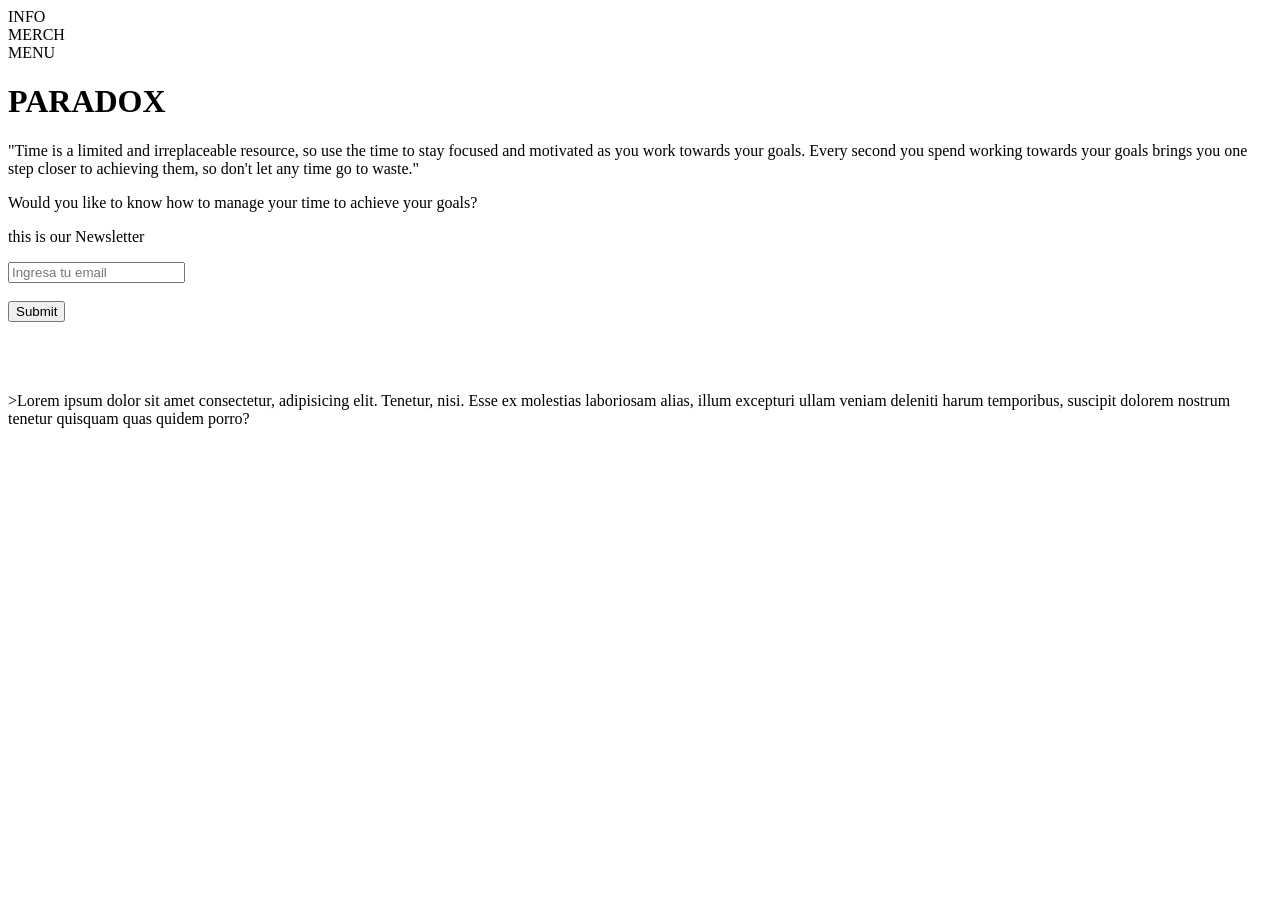
==== index.html @ b90dd614 "Rename Pagina 1.html to index.html" ====
<!DOCTYPE html>
<html lang="en">
<head>
	<meta charset="UTF-8">
	<meta name="viewport" content="width=device-width, initial-scale=1.0">
	<title>Document</title>
	<link rel="stylesheet" href="Estilospagina1.css">
</head>
<body>
	<div class="PrincipalInfo">
		<nav>
			<div>INFO</div>
			<div>MERCH</div>
			<div>MENU</div>
		</nav>
		<header>
			<h1>PARADOX</h1>
			<p>"Time is a limited and irreplaceable resource, so use the time to stay focused and motivated as you work towards your goals. Every second you spend working towards your goals brings you one step closer to achieving them, so don't let any time go to waste."</p>
			<p>Would you like to know how to manage your time to achieve your goals?</p>
			<p>this is our Newsletter</p>
			<section class="SubmitInfo">
				<form action="" method="get">
					<div><input type="Email" placeholder="Ingresa tu email" name="email"></div><br>
					<div><input type="Submit" name="enviar" placeholder="Ingresa tu email"></div>
				</form>
		</section>
		</header>		
	</div>
	<div >
		<main class="SecondInfo">
			<div class="Child"><img class="img1" src="IMG/24.jpg" alt=""></div>
			<div class="Child"><img class="img2" src="IMG/26.jpg" alt=""></div>
			<div class="Child"><img class="img3" src="IMG/23.jpg" alt=""></div>
		</main>
		<div class="FooterDIV">
		<footer>
			<p>>Lorem ipsum dolor sit amet consectetur, adipisicing elit. Tenetur, nisi. Esse ex molestias laboriosam alias, illum excepturi ullam veniam deleniti harum temporibus, suscipit dolorem nostrum tenetur quisquam quas quidem porro?</p>
		</footer>
	</div>
	</div>
	
</body>
</html>
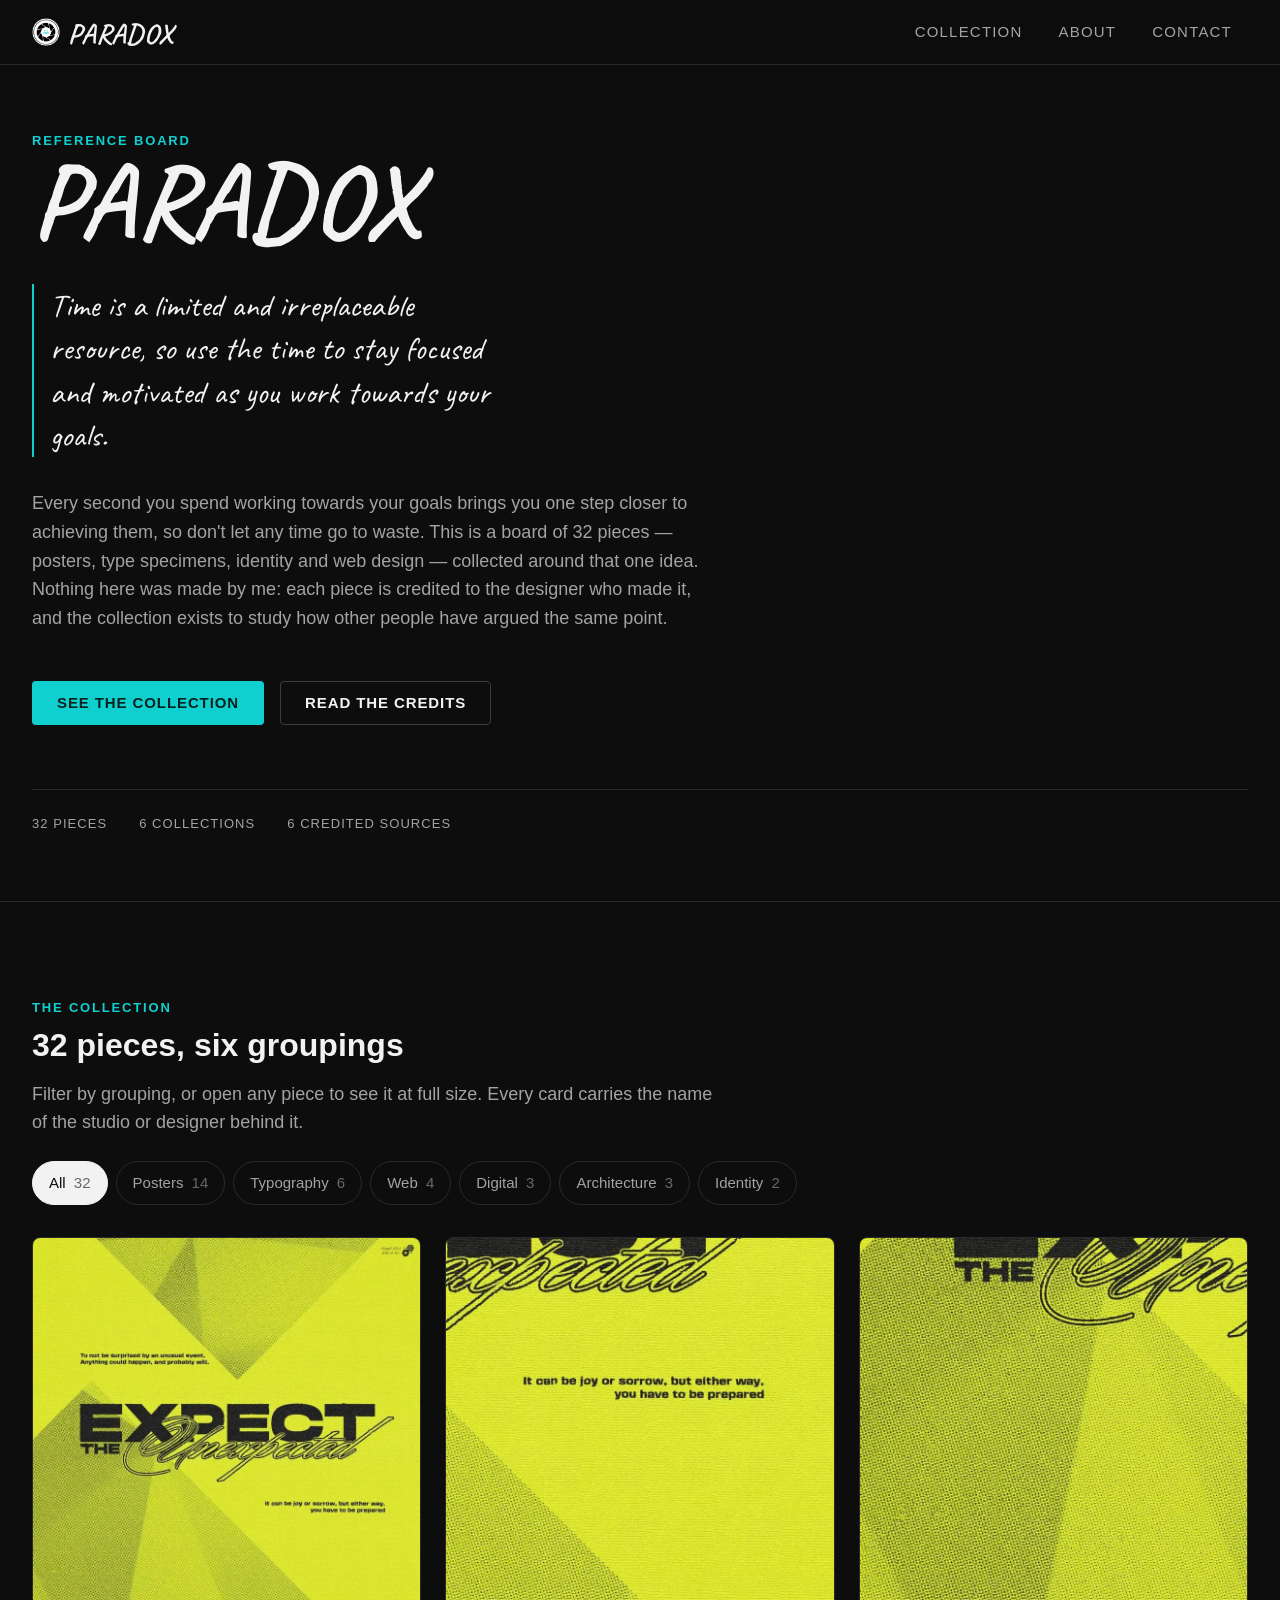
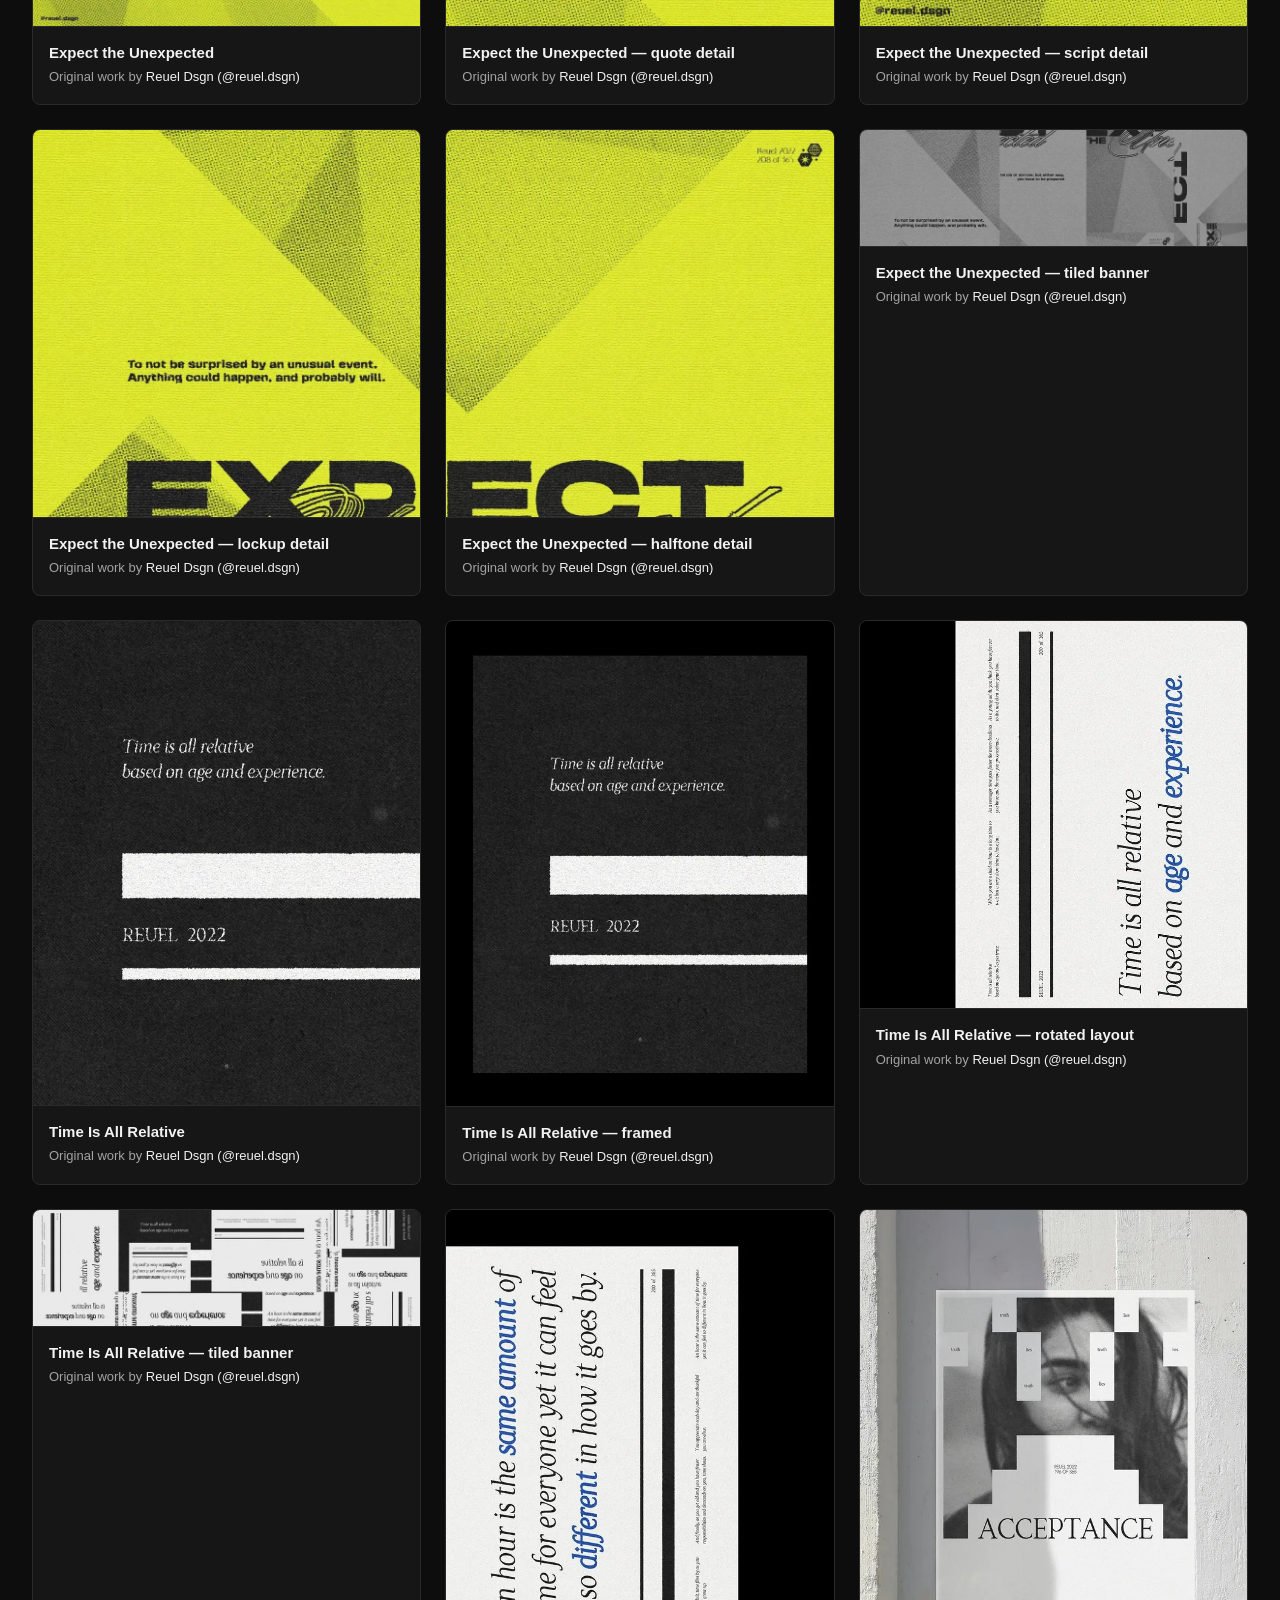
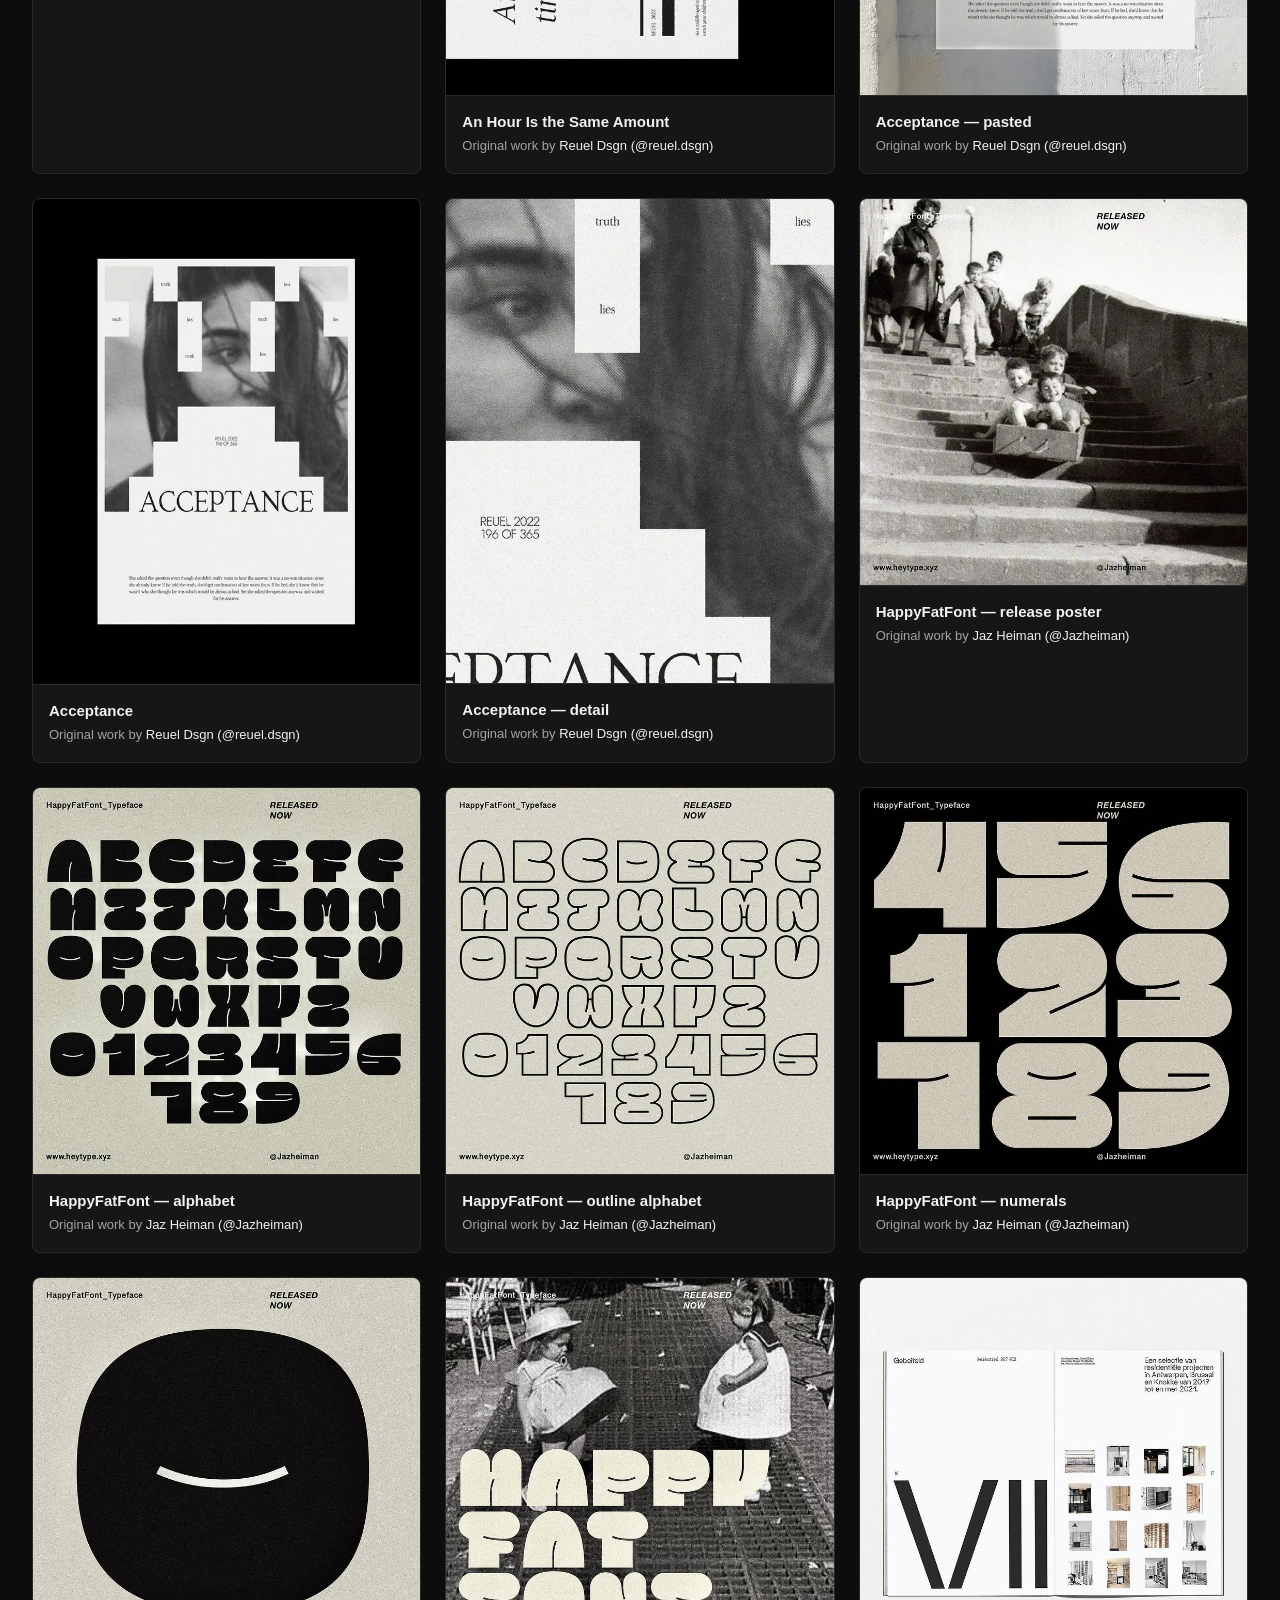
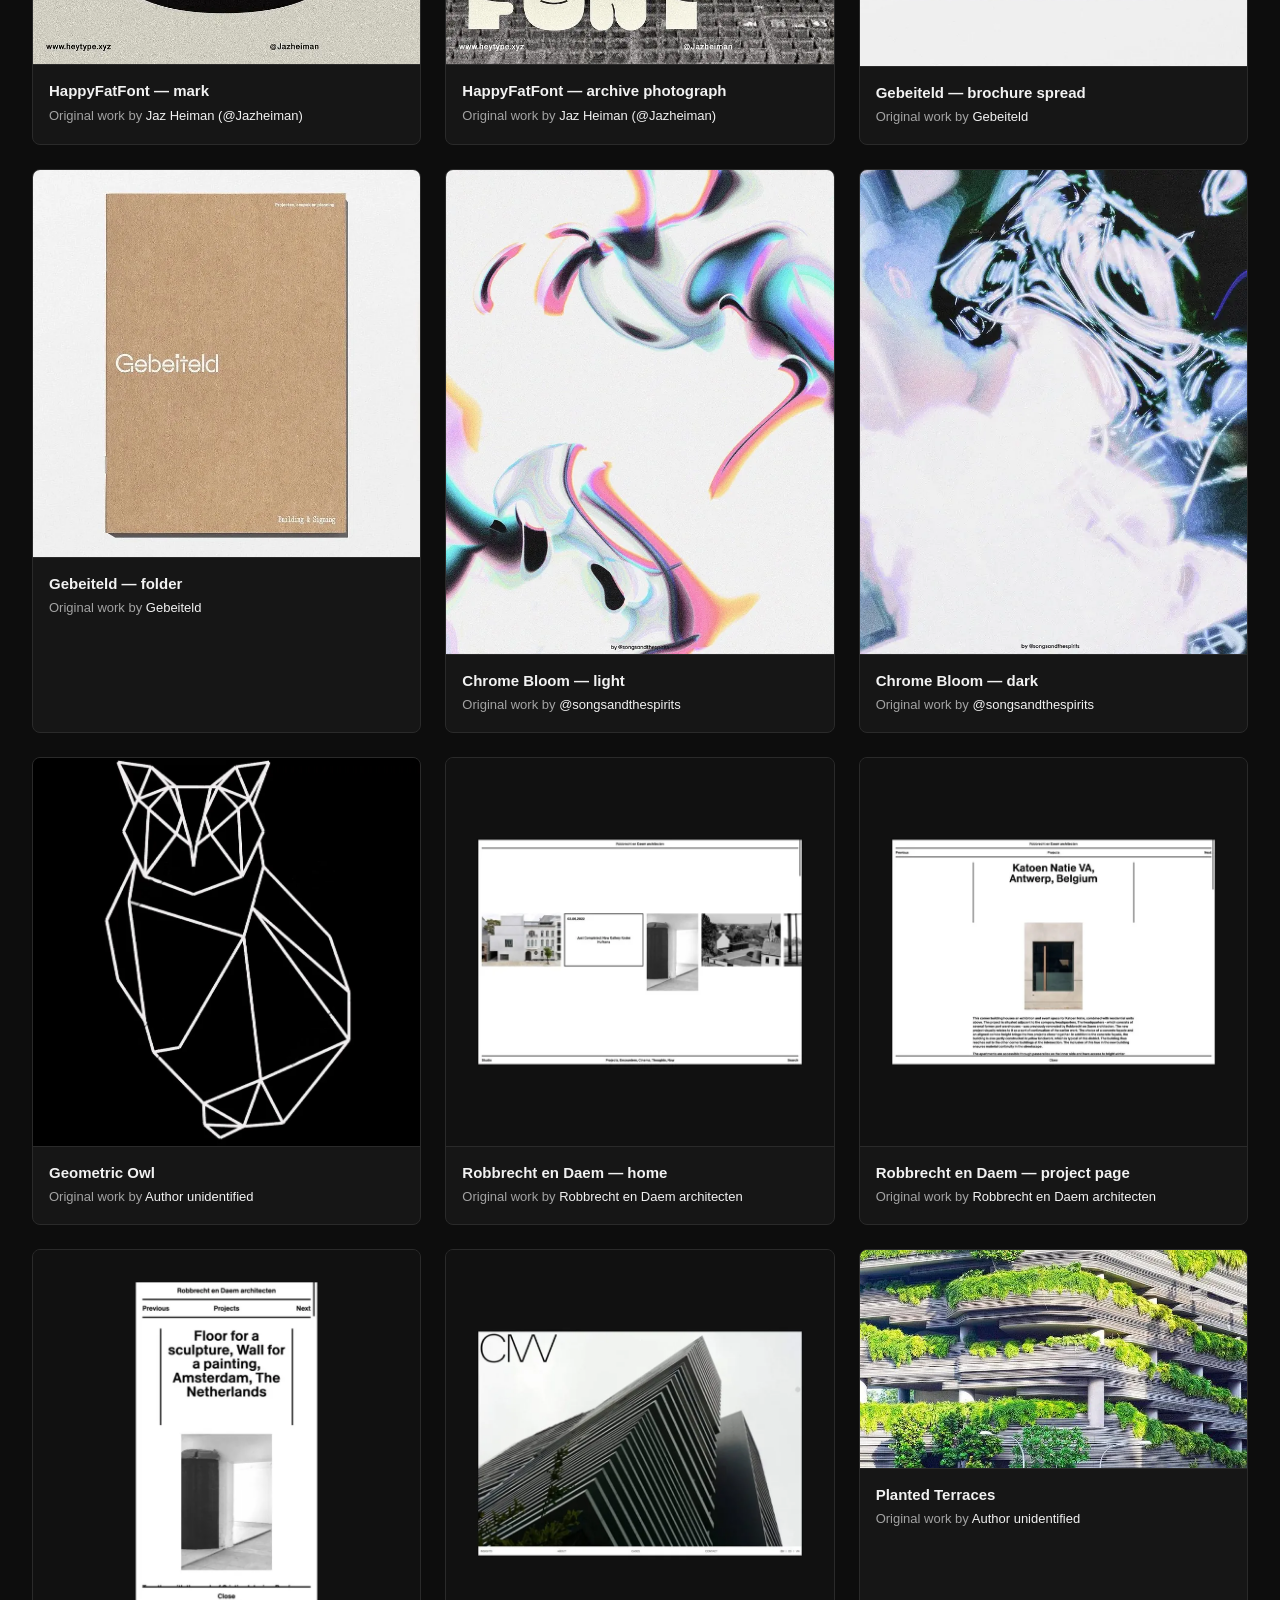
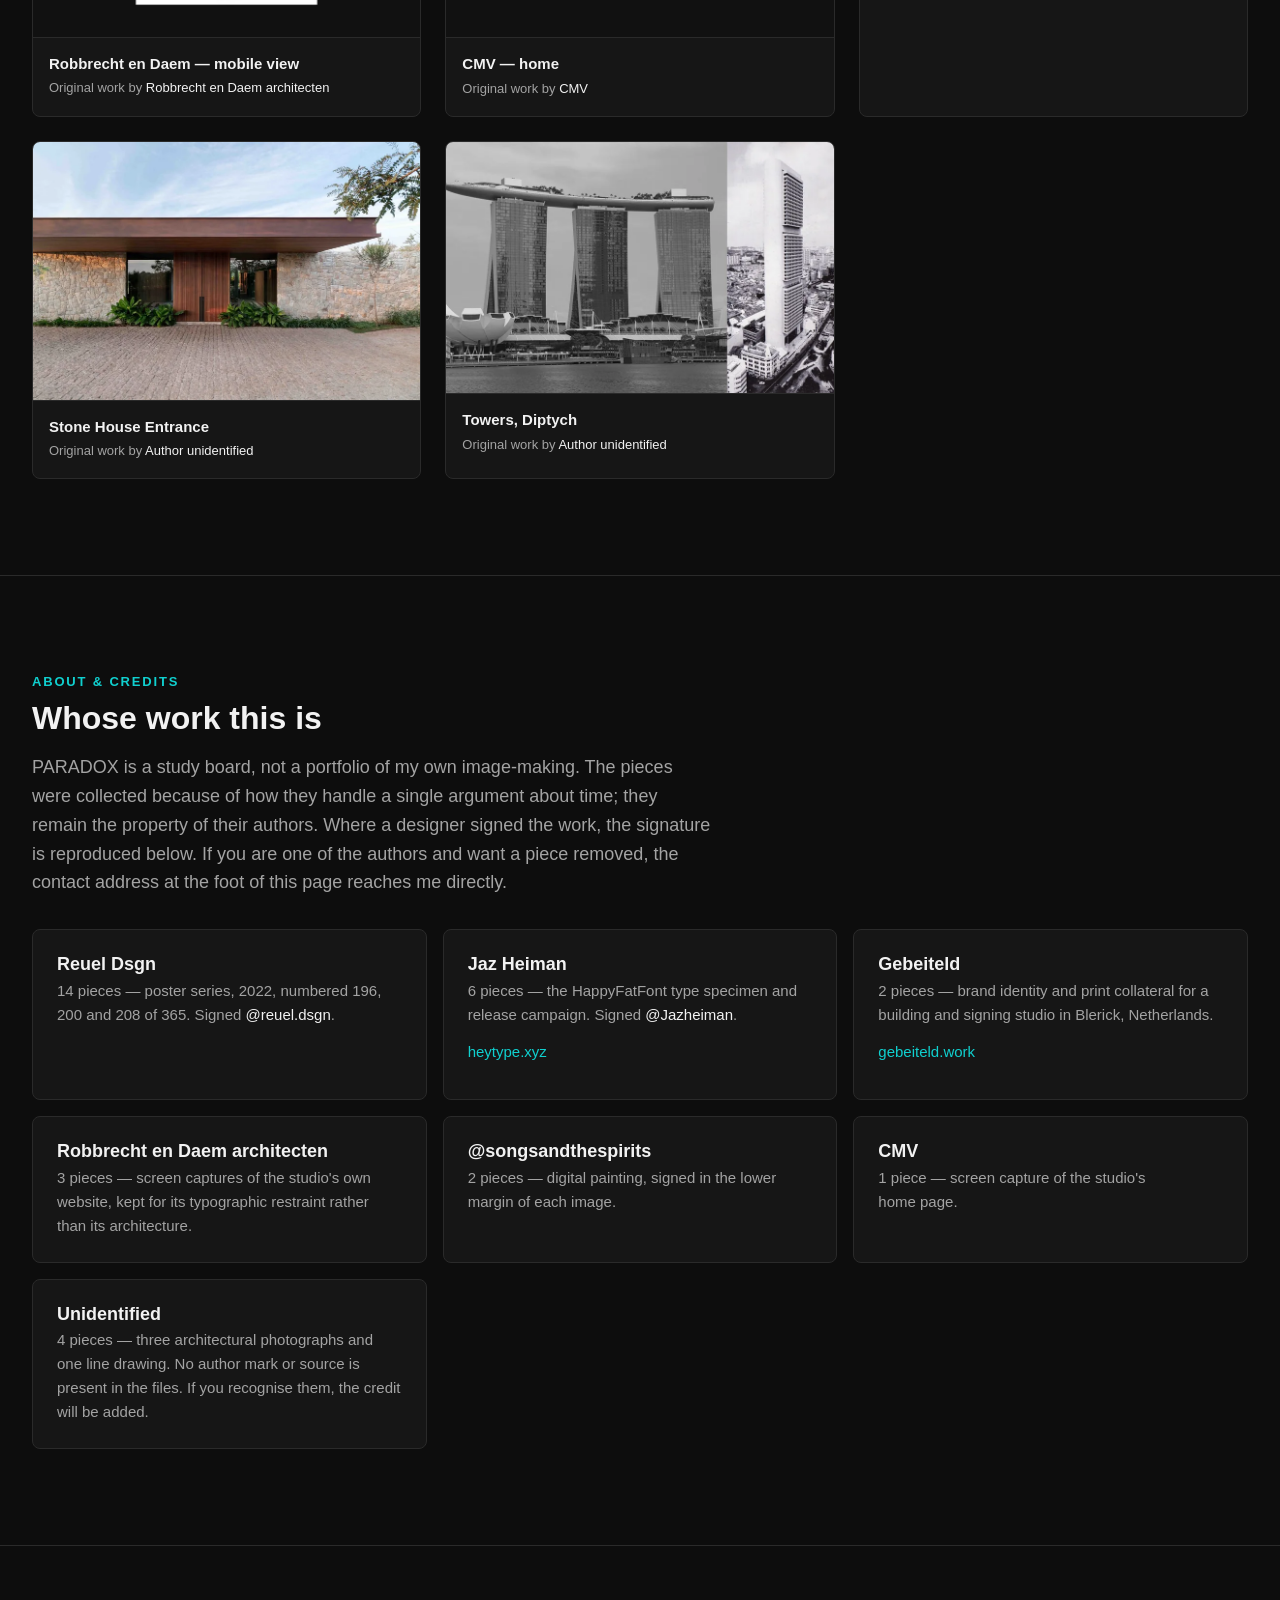
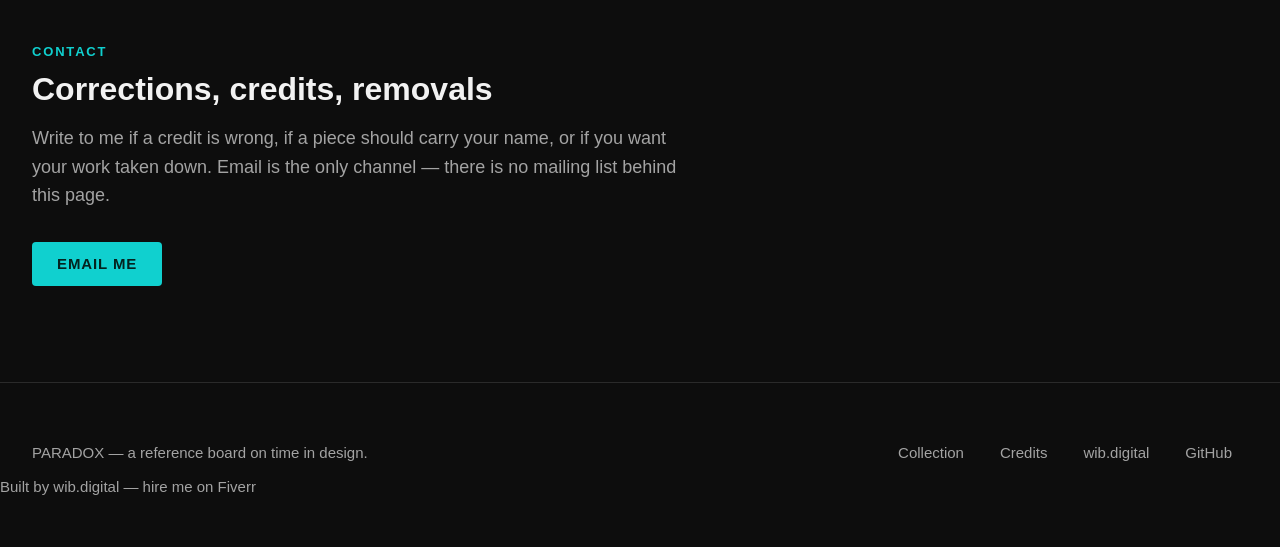
==== commit a247f032: "Publish rebuilt site with hire-me block, footer credit and Person JSON-LD Co-Authored-By: Claude Opu" ====
--- a/index.html
+++ b/index.html
@@ -1,43 +1,1044 @@
-<!DOCTYPE html>
+<!doctype html>
 <html lang="en">
-<head>
-	<meta charset="UTF-8">
-	<meta name="viewport" content="width=device-width, initial-scale=1.0">
-	<title>Document</title>
-	<link rel="stylesheet" href="Estilospagina1.css">
-</head>
-<body>
-	<div class="PrincipalInfo">
-		<nav>
-			<div>INFO</div>
-			<div>MERCH</div>
-			<div>MENU</div>
-		</nav>
-		<header>
-			<h1>PARADOX</h1>
-			<p>"Time is a limited and irreplaceable resource, so use the time to stay focused and motivated as you work towards your goals. Every second you spend working towards your goals brings you one step closer to achieving them, so don't let any time go to waste."</p>
-			<p>Would you like to know how to manage your time to achieve your goals?</p>
-			<p>this is our Newsletter</p>
-			<section class="SubmitInfo">
-				<form action="" method="get">
-					<div><input type="Email" placeholder="Ingresa tu email" name="email"></div><br>
-					<div><input type="Submit" name="enviar" placeholder="Ingresa tu email"></div>
-				</form>
-		</section>
-		</header>		
-	</div>
-	<div >
-		<main class="SecondInfo">
-			<div class="Child"><img class="img1" src="IMG/24.jpg" alt=""></div>
-			<div class="Child"><img class="img2" src="IMG/26.jpg" alt=""></div>
-			<div class="Child"><img class="img3" src="IMG/23.jpg" alt=""></div>
-		</main>
-		<div class="FooterDIV">
-		<footer>
-			<p>>Lorem ipsum dolor sit amet consectetur, adipisicing elit. Tenetur, nisi. Esse ex molestias laboriosam alias, illum excepturi ullam veniam deleniti harum temporibus, suscipit dolorem nostrum tenetur quisquam quas quidem porro?</p>
-		</footer>
-	</div>
-	</div>
-	
-</body>
+  <head>
+    <meta charset="utf-8">
+    <meta name="viewport" content="width=device-width, initial-scale=1">
+    <!-- Built by Pablo Nieto Pérez — wib.digital
+         Need changes or a new build? https://www.fiverr.com/pablonietop -->
+    <meta name="author" content="Pablo Nieto Pérez — wib.digital">
+    <link rel="author" href="https://www.fiverr.com/pablonietop">
+
+    <title>PARADOX — A Curated Reference Board on Time in Design</title>
+    <meta
+      name="description"
+      content="PARADOX collects 32 pieces of poster, typography and web design gathered around a single idea: time. Every piece is credited to the designer who made it."
+    >
+    <link rel="canonical" href="https://paradoxgallery.wib.digital/">
+
+    <meta property="og:type" content="website">
+    <meta property="og:url" content="https://paradoxgallery.wib.digital/">
+    <meta property="og:title" content="PARADOX — A Curated Reference Board on Time in Design">
+    <meta
+      property="og:description"
+      content="32 pieces of poster, typography and web design gathered around a single idea: time. Every piece credited to the designer who made it."
+    >
+    <meta property="og:image" content="https://paradoxgallery.wib.digital/assets/img/og-cover.jpg">
+    <meta name="twitter:card" content="summary_large_image">
+
+    <link rel="icon" type="image/png" sizes="32x32" href="assets/img/logo/favicon-32.png">
+    <link rel="apple-touch-icon" href="assets/img/logo/paradox-mark.png">
+    <meta name="theme-color" content="#0d0d0d">
+
+    <link
+      rel="preload"
+      href="assets/fonts/caveat-bold.woff2"
+      as="font"
+      type="font/woff2"
+      crossorigin
+    >
+    <link rel="stylesheet" href="assets/css/base.css">
+    <link rel="stylesheet" href="assets/css/layout.css">
+    <link rel="stylesheet" href="assets/css/components.css">
+
+    <script defer src="assets/js/modules/scroll-lock.js"></script>
+    <script defer src="assets/js/modules/nav.js"></script>
+    <script defer src="assets/js/modules/gallery.js"></script>
+    <script defer src="assets/js/modules/lightbox.js"></script>
+    <script defer src="assets/js/main.js"></script>
+    <script type="application/ld+json">
+    {
+      "@context": "https://schema.org",
+      "@type": "Person",
+      "name": "Pablo Nieto Pérez",
+      "url": "https://wib.digital",
+      "jobTitle": "Web Designer and Developer",
+      "sameAs": [
+        "https://www.fiverr.com/pablonietop",
+        "https://www.linkedin.com/in/pablo-nieto-perez-39a530292"
+      ]
+    }
+    </script>
+  </head>
+
+  <body>
+    <a class="skip-link" href="#main">Skip to content</a>
+
+    <header class="site-header">
+      <div class="container site-header__inner">
+        <a class="brand" href="index.html">
+          <img
+            class="brand__mark"
+            src="assets/img/logo/paradox-mark.png"
+            width="28"
+            height="28"
+            alt=""
+          >
+          <span class="brand__text">PARADOX</span>
+        </a>
+
+        <button
+          class="nav-toggle"
+          type="button"
+          data-nav-toggle
+          aria-expanded="false"
+          aria-controls="site-nav"
+          aria-label="Open menu"
+        >
+          <svg class="nav-toggle__icon--open" width="20" height="20" viewBox="0 0 20 20" fill="none" stroke="currentColor" stroke-width="1.8" aria-hidden="true">
+            <path d="M2 5h16M2 10h16M2 15h16" stroke-linecap="round"></path>
+          </svg>
+          <svg class="nav-toggle__icon--close" width="20" height="20" viewBox="0 0 20 20" fill="none" stroke="currentColor" stroke-width="1.8" aria-hidden="true">
+            <path d="M4 4l12 12M16 4L4 16" stroke-linecap="round"></path>
+          </svg>
+        </button>
+
+        <nav class="site-nav" id="site-nav" aria-label="Main">
+          <ul class="site-nav__list">
+            <li><a class="site-nav__link" href="#collection">Collection</a></li>
+            <li><a class="site-nav__link" href="#about">About</a></li>
+            <li><a class="site-nav__link" href="#contact">Contact</a></li>
+          </ul>
+        </nav>
+      </div>
+    </header>
+
+    <main id="main">
+      <section class="hero container section--flush">
+        <p class="eyebrow">Reference board</p>
+        <h1 class="hero__title">PARADOX</h1>
+
+        <blockquote class="hero__quote">
+          Time is a limited and irreplaceable resource, so use the time to stay
+          focused and motivated as you work towards your goals.
+        </blockquote>
+
+        <p class="hero__body">
+          Every second you spend working towards your goals brings you one step
+          closer to achieving them, so don't let any time go to waste. This is a
+          board of 32 pieces — posters, type specimens, identity and web design —
+          collected around that one idea. Nothing here was made by me: each piece
+          is credited to the designer who made it, and the collection exists to
+          study how other people have argued the same point.
+        </p>
+
+        <div class="hero__actions">
+          <a class="button button--primary" href="#collection">See the collection</a>
+          <a class="button button--secondary" href="#about">Read the credits</a>
+        </div>
+
+        <ul class="hero__meta">
+          <li>32 pieces</li>
+          <li>6 collections</li>
+          <li>6 credited sources</li>
+        </ul>
+      </section>
+
+      <section class="section" id="collection">
+        <div class="container">
+          <div class="section__header">
+            <p class="eyebrow">The collection</p>
+            <h2 class="section__title">32 pieces, six groupings</h2>
+            <p class="section__lead">
+              Filter by grouping, or open any piece to see it at full size.
+              Every card carries the name of the studio or designer behind it.
+            </p>
+
+            <div class="filters" role="group" aria-label="Filter the collection">
+              <button class="filter" type="button" data-filter="all" aria-pressed="true">
+                All <span class="filter__count">32</span>
+              </button>
+              <button class="filter" type="button" data-filter="posters" aria-pressed="false">
+                Posters <span class="filter__count">14</span>
+              </button>
+              <button class="filter" type="button" data-filter="typography" aria-pressed="false">
+                Typography <span class="filter__count">6</span>
+              </button>
+              <button class="filter" type="button" data-filter="web" aria-pressed="false">
+                Web <span class="filter__count">4</span>
+              </button>
+              <button class="filter" type="button" data-filter="digital" aria-pressed="false">
+                Digital <span class="filter__count">3</span>
+              </button>
+              <button class="filter" type="button" data-filter="architecture" aria-pressed="false">
+                Architecture <span class="filter__count">3</span>
+              </button>
+              <button class="filter" type="button" data-filter="identity" aria-pressed="false">
+                Identity <span class="filter__count">2</span>
+              </button>
+            </div>
+
+            <p class="visually-hidden" role="status" data-gallery-status></p>
+          </div>
+
+          <div class="gallery" data-gallery>
+          <figure class="card" data-collection="posters">
+            <button
+              class="card__trigger"
+              type="button"
+              data-lightbox-open
+              aria-label="Enlarge: Expect the Unexpected"
+            >
+              <img
+                class="card__image"
+                src="assets/img/content/expect-the-unexpected-poster.webp"
+                width="800"
+                height="800"
+                alt="Poster in acid yellow with the headline Expect the Unexpected set in heavy black type crossed by a looping script." fetchpriority="high"
+              >
+            </button>
+            <figcaption class="card__body">
+              <h3 class="card__title">Expect the Unexpected</h3>
+              <p class="card__credit">
+                Original work by <span class="card__author">Reuel Dsgn (@reuel.dsgn)</span>
+              </p>
+            </figcaption>
+          </figure>
+          <figure class="card" data-collection="posters">
+            <button
+              class="card__trigger"
+              type="button"
+              data-lightbox-open
+              aria-label="Enlarge: Expect the Unexpected — quote detail"
+            >
+              <img
+                class="card__image"
+                src="assets/img/content/expect-the-unexpected-quote-detail.webp"
+                width="800"
+                height="800"
+                alt="Close crop of the acid yellow poster showing the line: it can be joy or sorrow, but either way, you have to be prepared."
+              >
+            </button>
+            <figcaption class="card__body">
+              <h3 class="card__title">Expect the Unexpected — quote detail</h3>
+              <p class="card__credit">
+                Original work by <span class="card__author">Reuel Dsgn (@reuel.dsgn)</span>
+              </p>
+            </figcaption>
+          </figure>
+          <figure class="card" data-collection="posters">
+            <button
+              class="card__trigger"
+              type="button"
+              data-lightbox-open
+              aria-label="Enlarge: Expect the Unexpected — script detail"
+            >
+              <img
+                class="card__image"
+                src="assets/img/content/expect-the-unexpected-script-detail.webp"
+                width="800"
+                height="800"
+                alt="Close crop showing the word THE in condensed black caps beside a looping outlined script, over a halftone field."
+              >
+            </button>
+            <figcaption class="card__body">
+              <h3 class="card__title">Expect the Unexpected — script detail</h3>
+              <p class="card__credit">
+                Original work by <span class="card__author">Reuel Dsgn (@reuel.dsgn)</span>
+              </p>
+            </figcaption>
+          </figure>
+          <figure class="card" data-collection="posters">
+            <button
+              class="card__trigger"
+              type="button"
+              data-lightbox-open
+              aria-label="Enlarge: Expect the Unexpected — lockup detail"
+            >
+              <img
+                class="card__image"
+                src="assets/img/content/expect-the-unexpected-lockup-detail.webp"
+                width="800"
+                height="800"
+                alt="Crop of the poster showing the line to not be surprised by an unusual event above the top of the word EXP." loading="lazy" decoding="async"
+              >
+            </button>
+            <figcaption class="card__body">
+              <h3 class="card__title">Expect the Unexpected — lockup detail</h3>
+              <p class="card__credit">
+                Original work by <span class="card__author">Reuel Dsgn (@reuel.dsgn)</span>
+              </p>
+            </figcaption>
+          </figure>
+          <figure class="card" data-collection="posters">
+            <button
+              class="card__trigger"
+              type="button"
+              data-lightbox-open
+              aria-label="Enlarge: Expect the Unexpected — halftone detail"
+            >
+              <img
+                class="card__image"
+                src="assets/img/content/expect-the-unexpected-halftone-detail.webp"
+                width="800"
+                height="800"
+                alt="Crop of the poster where a diagonal halftone field meets flat yellow above the letters ECT." loading="lazy" decoding="async"
+              >
+            </button>
+            <figcaption class="card__body">
+              <h3 class="card__title">Expect the Unexpected — halftone detail</h3>
+              <p class="card__credit">
+                Original work by <span class="card__author">Reuel Dsgn (@reuel.dsgn)</span>
+              </p>
+            </figcaption>
+          </figure>
+          <figure class="card" data-collection="posters">
+            <button
+              class="card__trigger"
+              type="button"
+              data-lightbox-open
+              aria-label="Enlarge: Expect the Unexpected — tiled banner"
+            >
+              <img
+                class="card__image"
+                src="assets/img/content/expect-the-unexpected-tiled.webp"
+                width="800"
+                height="240"
+                alt="Wide desaturated banner tiling several crops of the Expect the Unexpected poster side by side." loading="lazy" decoding="async"
+              >
+            </button>
+            <figcaption class="card__body">
+              <h3 class="card__title">Expect the Unexpected — tiled banner</h3>
+              <p class="card__credit">
+                Original work by <span class="card__author">Reuel Dsgn (@reuel.dsgn)</span>
+              </p>
+            </figcaption>
+          </figure>
+          <figure class="card" data-collection="posters">
+            <button
+              class="card__trigger"
+              type="button"
+              data-lightbox-open
+              aria-label="Enlarge: Time Is All Relative"
+            >
+              <img
+                class="card__image"
+                src="assets/img/content/time-is-all-relative-poster.webp"
+                width="640"
+                height="800"
+                alt="Black poster with the line Time is all relative based on age and experience in white italic serif above two white bars." loading="lazy" decoding="async"
+              >
+            </button>
+            <figcaption class="card__body">
+              <h3 class="card__title">Time Is All Relative</h3>
+              <p class="card__credit">
+                Original work by <span class="card__author">Reuel Dsgn (@reuel.dsgn)</span>
+              </p>
+            </figcaption>
+          </figure>
+          <figure class="card" data-collection="posters">
+            <button
+              class="card__trigger"
+              type="button"
+              data-lightbox-open
+              aria-label="Enlarge: Time Is All Relative — framed"
+            >
+              <img
+                class="card__image"
+                src="assets/img/content/time-is-all-relative-framed.webp"
+                width="639"
+                height="800"
+                alt="The Time is all relative poster centred inside a wide black border." loading="lazy" decoding="async"
+              >
+            </button>
+            <figcaption class="card__body">
+              <h3 class="card__title">Time Is All Relative — framed</h3>
+              <p class="card__credit">
+                Original work by <span class="card__author">Reuel Dsgn (@reuel.dsgn)</span>
+              </p>
+            </figcaption>
+          </figure>
+          <figure class="card" data-collection="posters">
+            <button
+              class="card__trigger"
+              type="button"
+              data-lightbox-open
+              aria-label="Enlarge: Time Is All Relative — rotated layout"
+            >
+              <img
+                class="card__image"
+                src="assets/img/content/time-is-all-relative-rotated.webp"
+                width="750"
+                height="750"
+                alt="Off-white poster turned on its side, with Time is all relative set large in serif and age and experience picked out in blue." loading="lazy" decoding="async"
+              >
+            </button>
+            <figcaption class="card__body">
+              <h3 class="card__title">Time Is All Relative — rotated layout</h3>
+              <p class="card__credit">
+                Original work by <span class="card__author">Reuel Dsgn (@reuel.dsgn)</span>
+              </p>
+            </figcaption>
+          </figure>
+          <figure class="card" data-collection="posters">
+            <button
+              class="card__trigger"
+              type="button"
+              data-lightbox-open
+              aria-label="Enlarge: Time Is All Relative — tiled banner"
+            >
+              <img
+                class="card__image"
+                src="assets/img/content/time-is-all-relative-tiled.webp"
+                width="800"
+                height="240"
+                alt="Wide banner tiling the Time is all relative poster in alternating upright and inverted positions." loading="lazy" decoding="async"
+              >
+            </button>
+            <figcaption class="card__body">
+              <h3 class="card__title">Time Is All Relative — tiled banner</h3>
+              <p class="card__credit">
+                Original work by <span class="card__author">Reuel Dsgn (@reuel.dsgn)</span>
+              </p>
+            </figcaption>
+          </figure>
+          <figure class="card" data-collection="posters">
+            <button
+              class="card__trigger"
+              type="button"
+              data-lightbox-open
+              aria-label="Enlarge: An Hour Is the Same Amount"
+            >
+              <img
+                class="card__image"
+                src="assets/img/content/an-hour-is-the-same-amount.webp"
+                width="639"
+                height="800"
+                alt="Off-white poster tilted on the diagonal reading: an hour is the same amount of time for everyone yet it can feel so different in how it goes by." loading="lazy" decoding="async"
+              >
+            </button>
+            <figcaption class="card__body">
+              <h3 class="card__title">An Hour Is the Same Amount</h3>
+              <p class="card__credit">
+                Original work by <span class="card__author">Reuel Dsgn (@reuel.dsgn)</span>
+              </p>
+            </figcaption>
+          </figure>
+          <figure class="card" data-collection="posters">
+            <button
+              class="card__trigger"
+              type="button"
+              data-lightbox-open
+              aria-label="Enlarge: Acceptance — pasted"
+            >
+              <img
+                class="card__image"
+                src="assets/img/content/acceptance-poster-on-wall.webp"
+                width="639"
+                height="800"
+                alt="The Acceptance poster pasted on a white painted wall, showing a black and white portrait interrupted by small labels reading truth and lies." loading="lazy" decoding="async"
+              >
+            </button>
+            <figcaption class="card__body">
+              <h3 class="card__title">Acceptance — pasted</h3>
+              <p class="card__credit">
+                Original work by <span class="card__author">Reuel Dsgn (@reuel.dsgn)</span>
+              </p>
+            </figcaption>
+          </figure>
+          <figure class="card" data-collection="posters">
+            <button
+              class="card__trigger"
+              type="button"
+              data-lightbox-open
+              aria-label="Enlarge: Acceptance"
+            >
+              <img
+                class="card__image"
+                src="assets/img/content/acceptance-poster.webp"
+                width="639"
+                height="800"
+                alt="Poster with a black and white portrait broken by white blocks labelled truth and lies, with the word ACCEPTANCE in serif caps below." loading="lazy" decoding="async"
+              >
+            </button>
+            <figcaption class="card__body">
+              <h3 class="card__title">Acceptance</h3>
+              <p class="card__credit">
+                Original work by <span class="card__author">Reuel Dsgn (@reuel.dsgn)</span>
+              </p>
+            </figcaption>
+          </figure>
+          <figure class="card" data-collection="posters">
+            <button
+              class="card__trigger"
+              type="button"
+              data-lightbox-open
+              aria-label="Enlarge: Acceptance — detail"
+            >
+              <img
+                class="card__image"
+                src="assets/img/content/acceptance-detail.webp"
+                width="640"
+                height="800"
+                alt="Close crop of the Acceptance poster showing the halftone portrait and the truth and lies labels at large scale." loading="lazy" decoding="async"
+              >
+            </button>
+            <figcaption class="card__body">
+              <h3 class="card__title">Acceptance — detail</h3>
+              <p class="card__credit">
+                Original work by <span class="card__author">Reuel Dsgn (@reuel.dsgn)</span>
+              </p>
+            </figcaption>
+          </figure>
+          <figure class="card" data-collection="typography">
+            <button
+              class="card__trigger"
+              type="button"
+              data-lightbox-open
+              aria-label="Enlarge: HappyFatFont — release poster"
+            >
+              <img
+                class="card__image"
+                src="assets/img/content/happyfatfont-poster.webp"
+                width="750"
+                height="748"
+                alt="Type specimen poster: the words HAPPY FAT FONT in soft cream bubble letters over a grainy black and white photograph of two toddlers." loading="lazy" decoding="async"
+              >
+            </button>
+            <figcaption class="card__body">
+              <h3 class="card__title">HappyFatFont — release poster</h3>
+              <p class="card__credit">
+                Original work by <span class="card__author">Jaz Heiman (@Jazheiman)</span>
+              </p>
+            </figcaption>
+          </figure>
+          <figure class="card" data-collection="typography">
+            <button
+              class="card__trigger"
+              type="button"
+              data-lightbox-open
+              aria-label="Enlarge: HappyFatFont — alphabet"
+            >
+              <img
+                class="card__image"
+                src="assets/img/content/happyfatfont-alphabet-solid.webp"
+                width="750"
+                height="748"
+                alt="Full uppercase alphabet and numerals of the HappyFatFont typeface in solid black bubble letters on a grey ground." loading="lazy" decoding="async"
+              >
+            </button>
+            <figcaption class="card__body">
+              <h3 class="card__title">HappyFatFont — alphabet</h3>
+              <p class="card__credit">
+                Original work by <span class="card__author">Jaz Heiman (@Jazheiman)</span>
+              </p>
+            </figcaption>
+          </figure>
+          <figure class="card" data-collection="typography">
+            <button
+              class="card__trigger"
+              type="button"
+              data-lightbox-open
+              aria-label="Enlarge: HappyFatFont — outline alphabet"
+            >
+              <img
+                class="card__image"
+                src="assets/img/content/happyfatfont-alphabet-outline.webp"
+                width="750"
+                height="748"
+                alt="The HappyFatFont alphabet and numerals drawn as thin black outlines on a grey ground." loading="lazy" decoding="async"
+              >
+            </button>
+            <figcaption class="card__body">
+              <h3 class="card__title">HappyFatFont — outline alphabet</h3>
+              <p class="card__credit">
+                Original work by <span class="card__author">Jaz Heiman (@Jazheiman)</span>
+              </p>
+            </figcaption>
+          </figure>
+          <figure class="card" data-collection="typography">
+            <button
+              class="card__trigger"
+              type="button"
+              data-lightbox-open
+              aria-label="Enlarge: HappyFatFont — numerals"
+            >
+              <img
+                class="card__image"
+                src="assets/img/content/happyfatfont-numerals.webp"
+                width="750"
+                height="748"
+                alt="Nine HappyFatFont numerals set very large in stone-coloured bubble forms on black." loading="lazy" decoding="async"
+              >
+            </button>
+            <figcaption class="card__body">
+              <h3 class="card__title">HappyFatFont — numerals</h3>
+              <p class="card__credit">
+                Original work by <span class="card__author">Jaz Heiman (@Jazheiman)</span>
+              </p>
+            </figcaption>
+          </figure>
+          <figure class="card" data-collection="typography">
+            <button
+              class="card__trigger"
+              type="button"
+              data-lightbox-open
+              aria-label="Enlarge: HappyFatFont — mark"
+            >
+              <img
+                class="card__image"
+                src="assets/img/content/happyfatfont-mark.webp"
+                width="750"
+                height="748"
+                alt="A single rounded black glyph with a pale smile-shaped counter, used as the mark for the HappyFatFont release." loading="lazy" decoding="async"
+              >
+            </button>
+            <figcaption class="card__body">
+              <h3 class="card__title">HappyFatFont — mark</h3>
+              <p class="card__credit">
+                Original work by <span class="card__author">Jaz Heiman (@Jazheiman)</span>
+              </p>
+            </figcaption>
+          </figure>
+          <figure class="card" data-collection="typography">
+            <button
+              class="card__trigger"
+              type="button"
+              data-lightbox-open
+              aria-label="Enlarge: HappyFatFont — archive photograph"
+            >
+              <img
+                class="card__image"
+                src="assets/img/content/happyfatfont-archive-photo.webp"
+                width="750"
+                height="748"
+                alt="Grainy black and white archive photograph of children sitting in a cardboard box on stone steps, used in the HappyFatFont campaign." loading="lazy" decoding="async"
+              >
+            </button>
+            <figcaption class="card__body">
+              <h3 class="card__title">HappyFatFont — archive photograph</h3>
+              <p class="card__credit">
+                Original work by <span class="card__author">Jaz Heiman (@Jazheiman)</span>
+              </p>
+            </figcaption>
+          </figure>
+          <figure class="card" data-collection="identity">
+            <button
+              class="card__trigger"
+              type="button"
+              data-lightbox-open
+              aria-label="Enlarge: Gebeiteld — brochure spread"
+            >
+              <img
+                class="card__image"
+                src="assets/img/content/gebeiteld-brochure-spread.webp"
+                width="750"
+                height="750"
+                alt="Open brochure spread with a large roman numeral VII on the left page and a grid of small interior photographs on the right." loading="lazy" decoding="async"
+              >
+            </button>
+            <figcaption class="card__body">
+              <h3 class="card__title">Gebeiteld — brochure spread</h3>
+              <p class="card__credit">
+                Original work by <span class="card__author">Gebeiteld</span>
+              </p>
+            </figcaption>
+          </figure>
+          <figure class="card" data-collection="identity">
+            <button
+              class="card__trigger"
+              type="button"
+              data-lightbox-open
+              aria-label="Enlarge: Gebeiteld — folder"
+            >
+              <img
+                class="card__image"
+                src="assets/img/content/gebeiteld-folder-cover.webp"
+                width="750"
+                height="750"
+                alt="Kraft board folder printed with the Gebeiteld wordmark in white and the words Building and Signing at the foot." loading="lazy" decoding="async"
+              >
+            </button>
+            <figcaption class="card__body">
+              <h3 class="card__title">Gebeiteld — folder</h3>
+              <p class="card__credit">
+                Original work by <span class="card__author">Gebeiteld</span>
+              </p>
+            </figcaption>
+          </figure>
+          <figure class="card" data-collection="digital">
+            <button
+              class="card__trigger"
+              type="button"
+              data-lightbox-open
+              aria-label="Enlarge: Chrome Bloom — light"
+            >
+              <img
+                class="card__image"
+                src="assets/img/content/chrome-bloom-light.webp"
+                width="640"
+                height="800"
+                alt="Digital painting of glossy chrome ribbons curling across a pale ground, edged in pink, cyan and yellow." loading="lazy" decoding="async"
+              >
+            </button>
+            <figcaption class="card__body">
+              <h3 class="card__title">Chrome Bloom — light</h3>
+              <p class="card__credit">
+                Original work by <span class="card__author">@songsandthespirits</span>
+              </p>
+            </figcaption>
+          </figure>
+          <figure class="card" data-collection="digital">
+            <button
+              class="card__trigger"
+              type="button"
+              data-lightbox-open
+              aria-label="Enlarge: Chrome Bloom — dark"
+            >
+              <img
+                class="card__image"
+                src="assets/img/content/chrome-bloom-dark.webp"
+                width="640"
+                height="800"
+                alt="Digital painting of white chrome forms breaking into a dark green and black field, lit from behind." loading="lazy" decoding="async"
+              >
+            </button>
+            <figcaption class="card__body">
+              <h3 class="card__title">Chrome Bloom — dark</h3>
+              <p class="card__credit">
+                Original work by <span class="card__author">@songsandthespirits</span>
+              </p>
+            </figcaption>
+          </figure>
+          <figure class="card" data-collection="digital">
+            <button
+              class="card__trigger"
+              type="button"
+              data-lightbox-open
+              aria-label="Enlarge: Geometric Owl"
+            >
+              <img
+                class="card__image"
+                src="assets/img/content/geometric-owl.webp"
+                width="799"
+                height="800"
+                alt="Line drawing of an owl built from straight white facets on a black ground." loading="lazy" decoding="async"
+              >
+            </button>
+            <figcaption class="card__body">
+              <h3 class="card__title">Geometric Owl</h3>
+              <p class="card__credit">
+                Original work by <span class="card__author">Author unidentified</span>
+              </p>
+            </figcaption>
+          </figure>
+          <figure class="card" data-collection="web">
+            <button
+              class="card__trigger"
+              type="button"
+              data-lightbox-open
+              aria-label="Enlarge: Robbrecht en Daem — home"
+            >
+              <img
+                class="card__image"
+                src="assets/img/content/robbrecht-en-daem-home.webp"
+                width="799"
+                height="800"
+                alt="Screenshot of the Robbrecht en Daem architecten home page: thin rules top and bottom framing a horizontal row of small project photographs." loading="lazy" decoding="async"
+              >
+            </button>
+            <figcaption class="card__body">
+              <h3 class="card__title">Robbrecht en Daem — home</h3>
+              <p class="card__credit">
+                Original work by <span class="card__author">Robbrecht en Daem architecten</span>
+              </p>
+            </figcaption>
+          </figure>
+          <figure class="card" data-collection="web">
+            <button
+              class="card__trigger"
+              type="button"
+              data-lightbox-open
+              aria-label="Enlarge: Robbrecht en Daem — project page"
+            >
+              <img
+                class="card__image"
+                src="assets/img/content/robbrecht-en-daem-project.webp"
+                width="799"
+                height="800"
+                alt="Screenshot of a project page titled Katoen Natie VA, Antwerp, Belgium, with a single centred photograph above a column of text." loading="lazy" decoding="async"
+              >
+            </button>
+            <figcaption class="card__body">
+              <h3 class="card__title">Robbrecht en Daem — project page</h3>
+              <p class="card__credit">
+                Original work by <span class="card__author">Robbrecht en Daem architecten</span>
+              </p>
+            </figcaption>
+          </figure>
+          <figure class="card" data-collection="web">
+            <button
+              class="card__trigger"
+              type="button"
+              data-lightbox-open
+              aria-label="Enlarge: Robbrecht en Daem — mobile view"
+            >
+              <img
+                class="card__image"
+                src="assets/img/content/robbrecht-en-daem-mobile.webp"
+                width="800"
+                height="799"
+                alt="Mobile screenshot of a project page titled Floor for a sculpture, Wall for a painting, Amsterdam." loading="lazy" decoding="async"
+              >
+            </button>
+            <figcaption class="card__body">
+              <h3 class="card__title">Robbrecht en Daem — mobile view</h3>
+              <p class="card__credit">
+                Original work by <span class="card__author">Robbrecht en Daem architecten</span>
+              </p>
+            </figcaption>
+          </figure>
+          <figure class="card" data-collection="web">
+            <button
+              class="card__trigger"
+              type="button"
+              data-lightbox-open
+              aria-label="Enlarge: CMV — home"
+            >
+              <img
+                class="card__image"
+                src="assets/img/content/cmv-studio-home.webp"
+                width="799"
+                height="800"
+                alt="Screenshot of the CMV studio home page: a full-bleed photograph looking up a ribbed tower facade, with the wordmark at top left." loading="lazy" decoding="async"
+              >
+            </button>
+            <figcaption class="card__body">
+              <h3 class="card__title">CMV — home</h3>
+              <p class="card__credit">
+                Original work by <span class="card__author">CMV</span>
+              </p>
+            </figcaption>
+          </figure>
+          <figure class="card" data-collection="architecture">
+            <button
+              class="card__trigger"
+              type="button"
+              data-lightbox-open
+              aria-label="Enlarge: Planted Terraces"
+            >
+              <img
+                class="card__image"
+                src="assets/img/content/planted-terraces-facade.webp"
+                width="750"
+                height="422"
+                alt="Concrete building whose stacked, curving balconies are planted with dense trailing greenery." loading="lazy" decoding="async"
+              >
+            </button>
+            <figcaption class="card__body">
+              <h3 class="card__title">Planted Terraces</h3>
+              <p class="card__credit">
+                Original work by <span class="card__author">Author unidentified</span>
+              </p>
+            </figcaption>
+          </figure>
+          <figure class="card" data-collection="architecture">
+            <button
+              class="card__trigger"
+              type="button"
+              data-lightbox-open
+              aria-label="Enlarge: Stone House Entrance"
+            >
+              <img
+                class="card__image"
+                src="assets/img/content/stone-house-entrance.webp"
+                width="800"
+                height="533"
+                alt="Single-storey house at dusk with a deep flat copper roof, rough stone walls and a tall ribbed timber door." loading="lazy" decoding="async"
+              >
+            </button>
+            <figcaption class="card__body">
+              <h3 class="card__title">Stone House Entrance</h3>
+              <p class="card__credit">
+                Original work by <span class="card__author">Author unidentified</span>
+              </p>
+            </figcaption>
+          </figure>
+          <figure class="card" data-collection="architecture">
+            <button
+              class="card__trigger"
+              type="button"
+              data-lightbox-open
+              aria-label="Enlarge: Towers, Diptych"
+            >
+              <img
+                class="card__image"
+                src="assets/img/content/singapore-towers-diptych.webp"
+                width="800"
+                height="520"
+                alt="Black and white diptych: the three towers of Marina Bay Sands beside an aerial view of a slab tower over low-rise housing." loading="lazy" decoding="async"
+              >
+            </button>
+            <figcaption class="card__body">
+              <h3 class="card__title">Towers, Diptych</h3>
+              <p class="card__credit">
+                Original work by <span class="card__author">Author unidentified</span>
+              </p>
+            </figcaption>
+          </figure>
+          </div>
+        </div>
+      </section>
+
+      <section class="section" id="about">
+        <div class="container">
+          <div class="section__header">
+            <p class="eyebrow">About &amp; credits</p>
+            <h2 class="section__title">Whose work this is</h2>
+            <p class="section__lead">
+              PARADOX is a study board, not a portfolio of my own image-making.
+              The pieces were collected because of how they handle a single
+              argument about time; they remain the property of their authors.
+              Where a designer signed the work, the signature is reproduced
+              below. If you are one of the authors and want a piece removed,
+              the contact address at the foot of this page reaches me directly.
+            </p>
+          </div>
+
+          <ul class="credits">
+            <li class="credit">
+              <h3 class="credit__name">Reuel Dsgn</h3>
+              <p class="credit__meta">
+                14 pieces — poster series, 2022, numbered 196, 200 and 208 of 365.
+                Signed <span class="card__author">@reuel.dsgn</span>.
+              </p>
+            </li>
+            <li class="credit">
+              <h3 class="credit__name">Jaz Heiman</h3>
+              <p class="credit__meta">
+                6 pieces — the HappyFatFont type specimen and release campaign.
+                Signed <span class="card__author">@Jazheiman</span>.
+              </p>
+              <a class="credit__link" href="https://heytype.xyz" rel="noopener noreferrer" target="_blank">
+                heytype.xyz
+              </a>
+            </li>
+            <li class="credit">
+              <h3 class="credit__name">Gebeiteld</h3>
+              <p class="credit__meta">
+                2 pieces — brand identity and print collateral for a building and
+                signing studio in Blerick, Netherlands.
+              </p>
+              <a class="credit__link" href="https://gebeiteld.work" rel="noopener noreferrer" target="_blank">
+                gebeiteld.work
+              </a>
+            </li>
+            <li class="credit">
+              <h3 class="credit__name">Robbrecht en Daem architecten</h3>
+              <p class="credit__meta">
+                3 pieces — screen captures of the studio's own website, kept for
+                its typographic restraint rather than its architecture.
+              </p>
+            </li>
+            <li class="credit">
+              <h3 class="credit__name">@songsandthespirits</h3>
+              <p class="credit__meta">
+                2 pieces — digital painting, signed in the lower margin of each
+                image.
+              </p>
+            </li>
+            <li class="credit">
+              <h3 class="credit__name">CMV</h3>
+              <p class="credit__meta">
+                1 piece — screen capture of the studio's home page.
+              </p>
+            </li>
+            <li class="credit">
+              <h3 class="credit__name">Unidentified</h3>
+              <p class="credit__meta">
+                4 pieces — three architectural photographs and one line drawing.
+                No author mark or source is present in the files. If you
+                recognise them, the credit will be added.
+              </p>
+            </li>
+          </ul>
+        </div>
+      </section>
+
+      <section class="section" id="contact">
+        <div class="container">
+          <div class="section__header">
+            <p class="eyebrow">Contact</p>
+            <h2 class="section__title">Corrections, credits, removals</h2>
+            <p class="section__lead">
+              Write to me if a credit is wrong, if a piece should carry your
+              name, or if you want your work taken down. Email is the only
+              channel — there is no mailing list behind this page.
+            </p>
+          </div>
+
+          <div class="contact__actions">
+            <a
+              class="button button--primary"
+              href="mailto:pablonietoperez369@gmail.com?subject=PARADOX%20—%20credit%20or%20removal"
+            >
+              Email me
+            </a>
+          </div>
+        </div>
+      </section>
+    </main>
+
+    <footer class="site-footer">
+      <div class="container site-footer__inner">
+        <p>PARADOX — a reference board on time in design.</p>
+        <nav class="site-footer__links" aria-label="Footer">
+          <a class="site-footer__link" href="#collection">Collection</a>
+          <a class="site-footer__link" href="#about">Credits</a>
+          <a
+            class="site-footer__link"
+            href="https://wib.digital"
+            rel="noopener noreferrer"
+            target="_blank"
+          >wib.digital</a>
+          <a
+            class="site-footer__link"
+            href="https://github.com/pabloWIB"
+            rel="noopener noreferrer"
+            target="_blank"
+          >GitHub</a>
+        </nav>
+      </div>
+      <p class="site-credit">
+        Built by <a href="https://wib.digital" rel="noopener">wib.digital</a> —
+        <a href="https://www.fiverr.com/pablonietop" rel="noopener">hire me on Fiverr</a>
+      </p>
+    </footer>
+
+    <div
+      class="lightbox"
+      id="lightbox"
+      hidden
+      role="dialog"
+      aria-modal="true"
+      aria-labelledby="lightbox-title"
+    >
+      <div class="lightbox__bar">
+        <p class="lightbox__counter" data-lightbox-counter></p>
+        <button class="lightbox__control" type="button" data-lightbox-prev aria-label="Previous piece">
+          <svg width="20" height="20" viewBox="0 0 20 20" fill="none" stroke="currentColor" stroke-width="1.8" aria-hidden="true">
+            <path d="M12.5 4L6.5 10l6 6" stroke-linecap="round" stroke-linejoin="round"></path>
+          </svg>
+        </button>
+        <button class="lightbox__control" type="button" data-lightbox-next aria-label="Next piece">
+          <svg width="20" height="20" viewBox="0 0 20 20" fill="none" stroke="currentColor" stroke-width="1.8" aria-hidden="true">
+            <path d="M7.5 4l6 6-6 6" stroke-linecap="round" stroke-linejoin="round"></path>
+          </svg>
+        </button>
+        <button class="lightbox__control" type="button" data-lightbox-close aria-label="Close viewer">
+          <svg width="20" height="20" viewBox="0 0 20 20" fill="none" stroke="currentColor" stroke-width="1.8" aria-hidden="true">
+            <path d="M4 4l12 12M16 4L4 16" stroke-linecap="round"></path>
+          </svg>
+        </button>
+      </div>
+
+      <!-- The image element is created by lightbox.js so the document never
+           carries an <img> without a source. -->
+      <div class="lightbox__stage" data-lightbox-stage></div>
+
+      <div class="lightbox__caption">
+        <p class="lightbox__title" id="lightbox-title" data-lightbox-title></p>
+        <p class="lightbox__credit" data-lightbox-credit></p>
+      </div>
+    </div>
+  </body>
 </html>
--- a/assets/css/base.css
+++ b/assets/css/base.css
@@ -0,0 +1,258 @@
+/* ==========================================================================
+   base.css — design tokens, reset, typography
+   ========================================================================== */
+
+/* --------------------------------------------------------------------------
+   1. Tokens
+   -------------------------------------------------------------------------- */
+
+:root {
+  /* Colour — derived from the palette already in use (#0D0D0D, #F2F2F2,
+     #BFBFBF) plus the cyan sampled from the project logotype (#10D0CF). */
+  --color-bg: #0d0d0d;
+  --color-surface: #161616;
+  --color-surface-raised: #1e1e1e;
+  --color-border: #2a2a2a;
+  --color-border-strong: #3d3d3d;
+  --color-text: #f2f2f2;
+  --color-text-muted: #a3a3a3;
+  --color-accent: #10d0cf;
+  --color-accent-bright: #5ee8e7;
+  --color-accent-contrast: #04231f;
+
+  /* Typography */
+  --font-ui: -apple-system, BlinkMacSystemFont, "Segoe UI", Roboto,
+    "Helvetica Neue", Arial, sans-serif;
+  --font-display: "Caveat", "Segoe Script", cursive;
+
+  --text-xs: 0.8125rem;
+  --text-sm: 0.9375rem;
+  --text-base: 1rem;
+  --text-md: 1.125rem;
+  --text-lg: clamp(1.25rem, 1.1rem + 0.7vw, 1.5rem);
+  --text-xl: clamp(1.5rem, 1.25rem + 1.2vw, 2rem);
+  --text-2xl: clamp(2rem, 1.5rem + 2.4vw, 3rem);
+  --text-display: clamp(3rem, 1.8rem + 6vw, 7rem);
+
+  --leading-tight: 1.15;
+  --leading-snug: 1.35;
+  --leading-normal: 1.6;
+
+  --measure: 68ch;
+
+  /* Spacing — 4 / 8 / 16 / 24 / 32 / 48 / 64 / 96 */
+  --space-1: 0.25rem;
+  --space-2: 0.5rem;
+  --space-3: 1rem;
+  --space-4: 1.5rem;
+  --space-5: 2rem;
+  --space-6: 3rem;
+  --space-7: 4rem;
+  --space-8: 6rem;
+
+  /* Radius, shadow, motion */
+  --radius-sm: 4px;
+  --radius-md: 8px;
+  --radius-full: 999px;
+  --shadow-md: 0 8px 24px rgb(0 0 0 / 45%);
+  --transition: 180ms ease;
+
+  /* Layout */
+  --container-max: 1440px;
+  --header-height: 4rem;
+}
+
+/* --------------------------------------------------------------------------
+   2. Reset
+   -------------------------------------------------------------------------- */
+
+*,
+*::before,
+*::after {
+  box-sizing: border-box;
+}
+
+* {
+  margin: 0;
+}
+
+html {
+  -webkit-text-size-adjust: 100%;
+  scroll-behavior: smooth;
+}
+
+body {
+  min-height: 100vh;
+  background-color: var(--color-bg);
+  color: var(--color-text);
+  font-family: var(--font-ui);
+  font-size: var(--text-base);
+  line-height: var(--leading-normal);
+  -webkit-font-smoothing: antialiased;
+  text-rendering: optimizeLegibility;
+}
+
+img,
+picture,
+svg,
+video {
+  display: block;
+  max-width: 100%;
+}
+
+input,
+button,
+textarea,
+select {
+  font: inherit;
+  color: inherit;
+}
+
+button {
+  background: none;
+  border: none;
+  cursor: pointer;
+}
+
+ul,
+ol {
+  list-style: none;
+  padding: 0;
+}
+
+a {
+  color: inherit;
+  text-decoration: none;
+}
+
+h1,
+h2,
+h3,
+h4 {
+  font-weight: 600;
+  line-height: var(--leading-tight);
+  text-wrap: balance;
+}
+
+p {
+  text-wrap: pretty;
+}
+
+/* --------------------------------------------------------------------------
+   3. Fonts
+   -------------------------------------------------------------------------- */
+
+@font-face {
+  font-family: "Caveat";
+  src: url("../fonts/caveat-regular.woff2") format("woff2");
+  font-weight: 400;
+  font-style: normal;
+  font-display: swap;
+}
+
+@font-face {
+  font-family: "Caveat";
+  src: url("../fonts/caveat-bold.woff2") format("woff2");
+  font-weight: 700;
+  font-style: normal;
+  font-display: swap;
+}
+
+/* --------------------------------------------------------------------------
+   4. Base typography
+   -------------------------------------------------------------------------- */
+
+h1 {
+  font-size: var(--text-2xl);
+}
+
+h2 {
+  font-size: var(--text-xl);
+}
+
+h3 {
+  font-size: var(--text-lg);
+}
+
+.prose {
+  max-width: var(--measure);
+}
+
+.prose + .prose {
+  margin-top: var(--space-3);
+}
+
+.text-muted {
+  color: var(--color-text-muted);
+}
+
+.eyebrow {
+  color: var(--color-accent);
+  font-size: var(--text-xs);
+  font-weight: 600;
+  letter-spacing: 0.14em;
+  text-transform: uppercase;
+}
+
+/* --------------------------------------------------------------------------
+   5. Accessibility utilities
+   -------------------------------------------------------------------------- */
+
+:focus-visible {
+  outline: 2px solid var(--color-accent);
+  outline-offset: 3px;
+  border-radius: var(--radius-sm);
+}
+
+.visually-hidden {
+  position: absolute;
+  width: 1px;
+  height: 1px;
+  padding: 0;
+  overflow: hidden;
+  clip: rect(0 0 0 0);
+  clip-path: inset(50%);
+  white-space: nowrap;
+  border: 0;
+}
+
+.skip-link {
+  position: absolute;
+  top: var(--space-2);
+  left: var(--space-2);
+  z-index: 100;
+  display: inline-flex;
+  align-items: center;
+  min-height: 44px;
+  padding: var(--space-2) var(--space-3);
+  background-color: var(--color-accent);
+  color: var(--color-accent-contrast);
+  font-size: var(--text-sm);
+  font-weight: 600;
+  border-radius: var(--radius-sm);
+  transform: translateY(-200%);
+  transition: transform var(--transition);
+}
+
+.skip-link:focus-visible {
+  transform: translateY(0);
+}
+
+/* --------------------------------------------------------------------------
+   6. Preferences
+   -------------------------------------------------------------------------- */
+
+@media (prefers-reduced-motion: reduce) {
+  html {
+    scroll-behavior: auto;
+  }
+
+  *,
+  *::before,
+  *::after {
+    animation-duration: 0.01ms !important;
+    animation-iteration-count: 1 !important;
+    transition-duration: 0.01ms !important;
+    scroll-behavior: auto !important;
+  }
+}
--- a/assets/css/layout.css
+++ b/assets/css/layout.css
@@ -0,0 +1,451 @@
+/* ==========================================================================
+   layout.css — containers, header, footer, sections, gallery grid
+   ========================================================================== */
+
+/* --------------------------------------------------------------------------
+   1. Container
+   -------------------------------------------------------------------------- */
+
+.container {
+  width: 100%;
+  max-width: var(--container-max);
+  margin-inline: auto;
+  padding-inline: var(--space-3);
+}
+
+/* --------------------------------------------------------------------------
+   2. Header
+   -------------------------------------------------------------------------- */
+
+.site-header {
+  position: sticky;
+  top: 0;
+  z-index: 50;
+  background-color: rgb(13 13 13 / 88%);
+  backdrop-filter: blur(10px);
+  border-bottom: 1px solid var(--color-border);
+}
+
+.site-header__inner {
+  display: flex;
+  align-items: center;
+  justify-content: space-between;
+  gap: var(--space-3);
+  min-height: var(--header-height);
+}
+
+.brand {
+  display: flex;
+  align-items: center;
+  gap: var(--space-2);
+  padding: var(--space-2) 0;
+  font-family: var(--font-display);
+  font-size: 1.75rem;
+  font-weight: 700;
+  letter-spacing: 0.04em;
+  line-height: 1;
+}
+
+.brand__mark {
+  width: 28px;
+  height: 28px;
+  border-radius: var(--radius-full);
+}
+
+.brand__text {
+  padding-top: 0.15em;
+}
+
+/* Navigation — closed by default, opened by [data-open] below 768px */
+
+.site-nav {
+  display: none;
+}
+
+.site-nav[data-open="true"] {
+  display: block;
+  position: fixed;
+  inset: var(--header-height) 0 0;
+  padding: var(--space-4) var(--space-3) var(--space-6);
+  background-color: var(--color-bg);
+  border-top: 1px solid var(--color-border);
+  overflow-y: auto;
+}
+
+.site-nav__list {
+  display: flex;
+  flex-direction: column;
+  gap: var(--space-1);
+}
+
+.site-nav__link {
+  display: flex;
+  align-items: center;
+  min-height: 44px;
+  padding: var(--space-2) var(--space-3);
+  color: var(--color-text-muted);
+  font-size: var(--text-sm);
+  font-weight: 500;
+  letter-spacing: 0.08em;
+  text-transform: uppercase;
+  border-radius: var(--radius-sm);
+  transition: color var(--transition), background-color var(--transition);
+}
+
+.site-nav__link:hover,
+.site-nav__link:focus-visible {
+  color: var(--color-text);
+  background-color: var(--color-surface);
+}
+
+.site-nav__link:active {
+  color: var(--color-accent);
+}
+
+/* Mobile menu toggle — hidden from 768px up */
+
+.nav-toggle {
+  display: flex;
+  align-items: center;
+  justify-content: center;
+  width: 44px;
+  height: 44px;
+  color: var(--color-text);
+  border: 1px solid var(--color-border);
+  border-radius: var(--radius-sm);
+  transition: border-color var(--transition), background-color var(--transition);
+}
+
+.nav-toggle:hover,
+.nav-toggle:focus-visible {
+  background-color: var(--color-surface);
+  border-color: var(--color-border-strong);
+}
+
+.nav-toggle__icon--close {
+  display: none;
+}
+
+.nav-toggle[aria-expanded="true"] .nav-toggle__icon--open {
+  display: none;
+}
+
+.nav-toggle[aria-expanded="true"] .nav-toggle__icon--close {
+  display: block;
+}
+
+/* --------------------------------------------------------------------------
+   3. Sections
+   -------------------------------------------------------------------------- */
+
+.section {
+  padding-block: var(--space-7);
+  border-top: 1px solid var(--color-border);
+}
+
+.section--flush {
+  border-top: none;
+}
+
+.section__header {
+  margin-bottom: var(--space-5);
+}
+
+.section__title {
+  margin-top: var(--space-2);
+}
+
+.section__lead {
+  margin-top: var(--space-3);
+  max-width: var(--measure);
+  color: var(--color-text-muted);
+  font-size: var(--text-md);
+}
+
+/* --------------------------------------------------------------------------
+   4. Hero
+   -------------------------------------------------------------------------- */
+
+.hero {
+  display: flex;
+  flex-direction: column;
+  justify-content: center;
+  min-height: calc(100svh - var(--header-height));
+  padding-block: var(--space-7);
+}
+
+.hero__title {
+  font-family: var(--font-display);
+  font-size: var(--text-display);
+  font-weight: 700;
+  letter-spacing: 0.02em;
+  line-height: 0.95;
+}
+
+.hero__quote {
+  max-width: 34ch;
+  margin-top: var(--space-5);
+  font-family: var(--font-display);
+  font-size: var(--text-xl);
+  line-height: var(--leading-snug);
+  color: var(--color-text);
+  border-left: 2px solid var(--color-accent);
+  padding-left: var(--space-3);
+}
+
+.hero__body {
+  max-width: var(--measure);
+  margin-top: var(--space-5);
+  color: var(--color-text-muted);
+  font-size: var(--text-md);
+}
+
+.hero__actions {
+  display: flex;
+  flex-wrap: wrap;
+  gap: var(--space-3);
+  margin-top: var(--space-6);
+}
+
+.hero__meta {
+  display: flex;
+  flex-wrap: wrap;
+  gap: var(--space-2) var(--space-5);
+  margin-top: var(--space-7);
+  padding-top: var(--space-4);
+  border-top: 1px solid var(--color-border);
+  color: var(--color-text-muted);
+  font-size: var(--text-xs);
+  letter-spacing: 0.08em;
+  text-transform: uppercase;
+}
+
+/* --------------------------------------------------------------------------
+   5. Gallery grid
+   -------------------------------------------------------------------------- */
+
+.gallery {
+  display: grid;
+  grid-template-columns: 1fr;
+  gap: var(--space-4);
+  margin-top: var(--space-5);
+}
+
+.gallery__empty {
+  padding: var(--space-6) 0;
+  color: var(--color-text-muted);
+}
+
+/* --------------------------------------------------------------------------
+   6. Credits list
+   -------------------------------------------------------------------------- */
+
+.credits {
+  display: grid;
+  grid-template-columns: 1fr;
+  gap: var(--space-3);
+  margin-top: var(--space-5);
+}
+
+.credit {
+  padding: var(--space-4);
+  background-color: var(--color-surface);
+  border: 1px solid var(--color-border);
+  border-radius: var(--radius-md);
+}
+
+.credit__name {
+  font-size: var(--text-md);
+  font-weight: 600;
+}
+
+.credit__meta {
+  margin-top: var(--space-1);
+  color: var(--color-text-muted);
+  font-size: var(--text-sm);
+}
+
+.credit__link {
+  display: inline-flex;
+  align-items: center;
+  gap: var(--space-1);
+  min-height: 44px;
+  margin-top: var(--space-1);
+  color: var(--color-accent);
+  font-size: var(--text-sm);
+  font-weight: 500;
+  border-bottom: 1px solid transparent;
+  transition: border-color var(--transition), color var(--transition);
+}
+
+.credit__link:hover,
+.credit__link:focus-visible {
+  color: var(--color-accent-bright);
+  border-bottom-color: currentColor;
+}
+
+/* --------------------------------------------------------------------------
+   7. Contact
+   -------------------------------------------------------------------------- */
+
+.contact__actions {
+  display: flex;
+  flex-wrap: wrap;
+  gap: var(--space-3);
+  margin-top: var(--space-5);
+}
+
+/* --------------------------------------------------------------------------
+   8. Footer
+   -------------------------------------------------------------------------- */
+
+.site-footer {
+  padding-block: var(--space-6);
+  border-top: 1px solid var(--color-border);
+  color: var(--color-text-muted);
+  font-size: var(--text-sm);
+}
+
+.site-footer__inner {
+  display: flex;
+  flex-direction: column;
+  gap: var(--space-4);
+}
+
+.site-footer__links {
+  display: flex;
+  flex-wrap: wrap;
+  gap: var(--space-1);
+}
+
+.site-footer__link {
+  display: flex;
+  align-items: center;
+  min-height: 44px;
+  padding: var(--space-2) var(--space-3);
+  margin-left: calc(var(--space-3) * -1);
+  border-radius: var(--radius-sm);
+  transition: color var(--transition), background-color var(--transition);
+}
+
+.site-footer__link + .site-footer__link {
+  margin-left: 0;
+}
+
+.site-footer__link:hover,
+.site-footer__link:focus-visible {
+  color: var(--color-text);
+  background-color: var(--color-surface);
+}
+
+/* --------------------------------------------------------------------------
+   9. Error page
+   -------------------------------------------------------------------------- */
+
+.error-page {
+  display: flex;
+  flex-direction: column;
+  justify-content: center;
+  min-height: calc(100svh - var(--header-height));
+  padding-block: var(--space-7);
+}
+
+.error-page__code {
+  font-family: var(--font-display);
+  font-size: var(--text-display);
+  font-weight: 700;
+  line-height: 1;
+  color: var(--color-accent);
+}
+
+.error-page__title {
+  margin-top: var(--space-3);
+}
+
+.error-page__body {
+  max-width: var(--measure);
+  margin-top: var(--space-3);
+  color: var(--color-text-muted);
+  font-size: var(--text-md);
+}
+
+.error-page__actions {
+  display: flex;
+  flex-wrap: wrap;
+  gap: var(--space-3);
+  margin-top: var(--space-5);
+}
+
+/* --------------------------------------------------------------------------
+   10. Media queries — mobile-first, min-width only
+   -------------------------------------------------------------------------- */
+
+@media (min-width: 480px) {
+  .container {
+    padding-inline: var(--space-4);
+  }
+
+  .gallery {
+    grid-template-columns: repeat(2, 1fr);
+  }
+
+  .site-footer__inner {
+    flex-direction: row;
+    align-items: center;
+    justify-content: space-between;
+  }
+}
+
+@media (min-width: 768px) {
+  .container {
+    padding-inline: var(--space-5);
+  }
+
+  .section {
+    padding-block: var(--space-8);
+  }
+
+  .credits {
+    grid-template-columns: repeat(2, 1fr);
+  }
+
+  /* Desktop navigation — reset the mobile panel in both states */
+  .nav-toggle {
+    display: none;
+  }
+
+  .site-nav,
+  .site-nav[data-open="true"] {
+    display: block;
+    position: static;
+    padding: 0;
+    background-color: transparent;
+    border-top: none;
+    overflow: visible;
+  }
+
+  .site-nav__list {
+    flex-direction: row;
+    align-items: center;
+  }
+}
+
+@media (min-width: 1024px) {
+  .gallery {
+    grid-template-columns: repeat(3, 1fr);
+  }
+
+  .credits {
+    grid-template-columns: repeat(3, 1fr);
+  }
+}
+
+@media (min-width: 1440px) {
+  .container {
+    padding-inline: var(--space-6);
+  }
+
+  .gallery {
+    gap: var(--space-5);
+  }
+}
--- a/assets/css/components.css
+++ b/assets/css/components.css
@@ -0,0 +1,275 @@
+/* ==========================================================================
+   components.css — buttons, filters, gallery cards, lightbox
+   ========================================================================== */
+
+/* --------------------------------------------------------------------------
+   1. Buttons
+   -------------------------------------------------------------------------- */
+
+.button {
+  display: inline-flex;
+  align-items: center;
+  justify-content: center;
+  gap: var(--space-2);
+  min-height: 44px;
+  padding: var(--space-2) var(--space-4);
+  font-size: var(--text-sm);
+  font-weight: 600;
+  letter-spacing: 0.06em;
+  text-transform: uppercase;
+  border: 1px solid transparent;
+  border-radius: var(--radius-sm);
+  transition: background-color var(--transition), color var(--transition),
+    border-color var(--transition), transform var(--transition);
+}
+
+.button--primary {
+  background-color: var(--color-accent);
+  color: var(--color-accent-contrast);
+}
+
+.button--primary:hover {
+  background-color: var(--color-accent-bright);
+}
+
+.button--primary:active {
+  transform: translateY(1px);
+}
+
+.button--secondary {
+  border-color: var(--color-border-strong);
+  color: var(--color-text);
+}
+
+.button--secondary:hover {
+  background-color: var(--color-surface);
+  border-color: var(--color-text-muted);
+}
+
+.button--secondary:active {
+  transform: translateY(1px);
+}
+
+.button[disabled],
+.button[aria-disabled="true"] {
+  opacity: 0.45;
+  cursor: not-allowed;
+  transform: none;
+}
+
+/* --------------------------------------------------------------------------
+   2. Filters
+   -------------------------------------------------------------------------- */
+
+.filters {
+  display: flex;
+  flex-wrap: wrap;
+  gap: var(--space-2);
+  margin-top: var(--space-4);
+}
+
+.filter {
+  min-height: 44px;
+  padding: var(--space-2) var(--space-3);
+  color: var(--color-text-muted);
+  font-size: var(--text-sm);
+  font-weight: 500;
+  border: 1px solid var(--color-border);
+  border-radius: var(--radius-full);
+  transition: color var(--transition), border-color var(--transition),
+    background-color var(--transition);
+}
+
+.filter:hover {
+  color: var(--color-text);
+  border-color: var(--color-border-strong);
+}
+
+.filter[aria-pressed="true"] {
+  background-color: var(--color-text);
+  border-color: var(--color-text);
+  color: var(--color-bg);
+}
+
+.filter__count {
+  margin-left: var(--space-1);
+  opacity: 0.6;
+  font-variant-numeric: tabular-nums;
+}
+
+/* --------------------------------------------------------------------------
+   3. Gallery card
+   -------------------------------------------------------------------------- */
+
+.card {
+  display: flex;
+  flex-direction: column;
+  background-color: var(--color-surface);
+  border: 1px solid var(--color-border);
+  border-radius: var(--radius-md);
+  overflow: hidden;
+  transition: border-color var(--transition), transform var(--transition);
+}
+
+.card:hover {
+  border-color: var(--color-border-strong);
+}
+
+.card[hidden] {
+  display: none;
+}
+
+.card__trigger {
+  display: block;
+  width: 100%;
+  padding: 0;
+  background-color: var(--color-surface-raised);
+  line-height: 0;
+}
+
+.card__trigger:hover .card__image,
+.card__trigger:focus-visible .card__image {
+  opacity: 0.82;
+}
+
+.card__trigger:focus-visible {
+  outline-offset: -3px;
+}
+
+.card__image {
+  width: 100%;
+  height: auto;
+  transition: opacity var(--transition);
+}
+
+.card__body {
+  display: flex;
+  flex-direction: column;
+  gap: var(--space-1);
+  padding: var(--space-3);
+  border-top: 1px solid var(--color-border);
+}
+
+.card__title {
+  font-size: var(--text-sm);
+  font-weight: 600;
+  line-height: var(--leading-snug);
+}
+
+.card__credit {
+  color: var(--color-text-muted);
+  font-size: var(--text-xs);
+}
+
+.card__author {
+  color: var(--color-text);
+}
+
+/* --------------------------------------------------------------------------
+   4. Lightbox
+   -------------------------------------------------------------------------- */
+
+.lightbox {
+  position: fixed;
+  inset: 0;
+  z-index: 90;
+  display: flex;
+  flex-direction: column;
+  background-color: rgb(6 6 6 / 96%);
+}
+
+.lightbox[hidden] {
+  display: none;
+}
+
+.lightbox__bar {
+  display: flex;
+  align-items: center;
+  justify-content: flex-end;
+  gap: var(--space-2);
+  padding: var(--space-2) var(--space-3);
+  border-bottom: 1px solid var(--color-border);
+}
+
+.lightbox__counter {
+  margin-right: auto;
+  color: var(--color-text-muted);
+  font-size: var(--text-sm);
+  font-variant-numeric: tabular-nums;
+}
+
+.lightbox__control {
+  display: flex;
+  align-items: center;
+  justify-content: center;
+  width: 44px;
+  height: 44px;
+  color: var(--color-text);
+  border: 1px solid var(--color-border);
+  border-radius: var(--radius-sm);
+  transition: background-color var(--transition), border-color var(--transition);
+}
+
+.lightbox__control:hover {
+  background-color: var(--color-surface);
+  border-color: var(--color-border-strong);
+}
+
+.lightbox__control[disabled] {
+  opacity: 0.35;
+  cursor: not-allowed;
+}
+
+.lightbox__stage {
+  display: flex;
+  align-items: center;
+  justify-content: center;
+  flex: 1 1 auto;
+  min-height: 0;
+  padding: var(--space-3);
+}
+
+.lightbox__image {
+  max-width: 100%;
+  max-height: 100%;
+  width: auto;
+  height: auto;
+  object-fit: contain;
+}
+
+.lightbox__caption {
+  padding: var(--space-3);
+  border-top: 1px solid var(--color-border);
+  text-align: center;
+}
+
+.lightbox__title {
+  font-size: var(--text-sm);
+  font-weight: 600;
+}
+
+.lightbox__credit {
+  margin-top: var(--space-1);
+  color: var(--color-text-muted);
+  font-size: var(--text-xs);
+}
+
+/* Prevents the page behind the lightbox / mobile menu from scrolling */
+.scroll-locked {
+  overflow: hidden;
+}
+
+/* --------------------------------------------------------------------------
+   5. Media queries
+   -------------------------------------------------------------------------- */
+
+@media (min-width: 768px) {
+  .lightbox__bar,
+  .lightbox__caption {
+    padding-inline: var(--space-5);
+  }
+
+  .lightbox__stage {
+    padding: var(--space-5);
+  }
+}
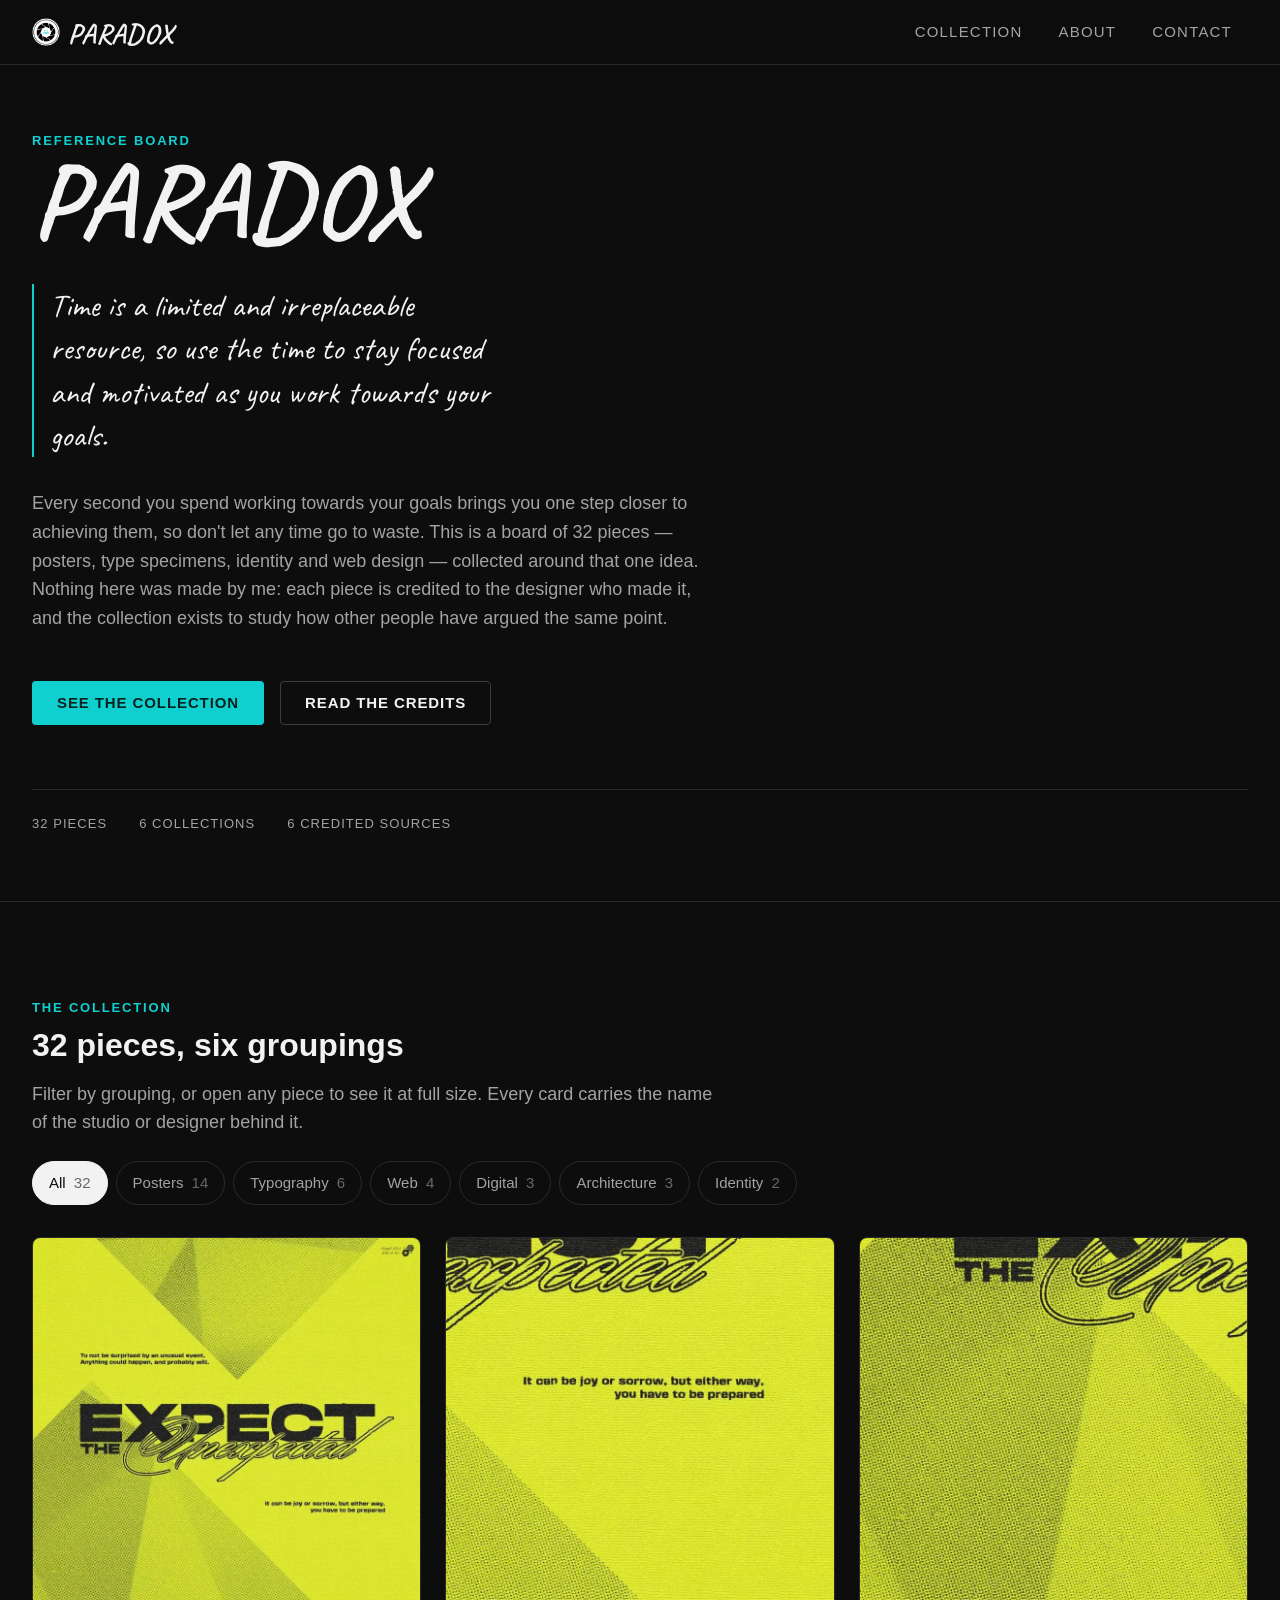
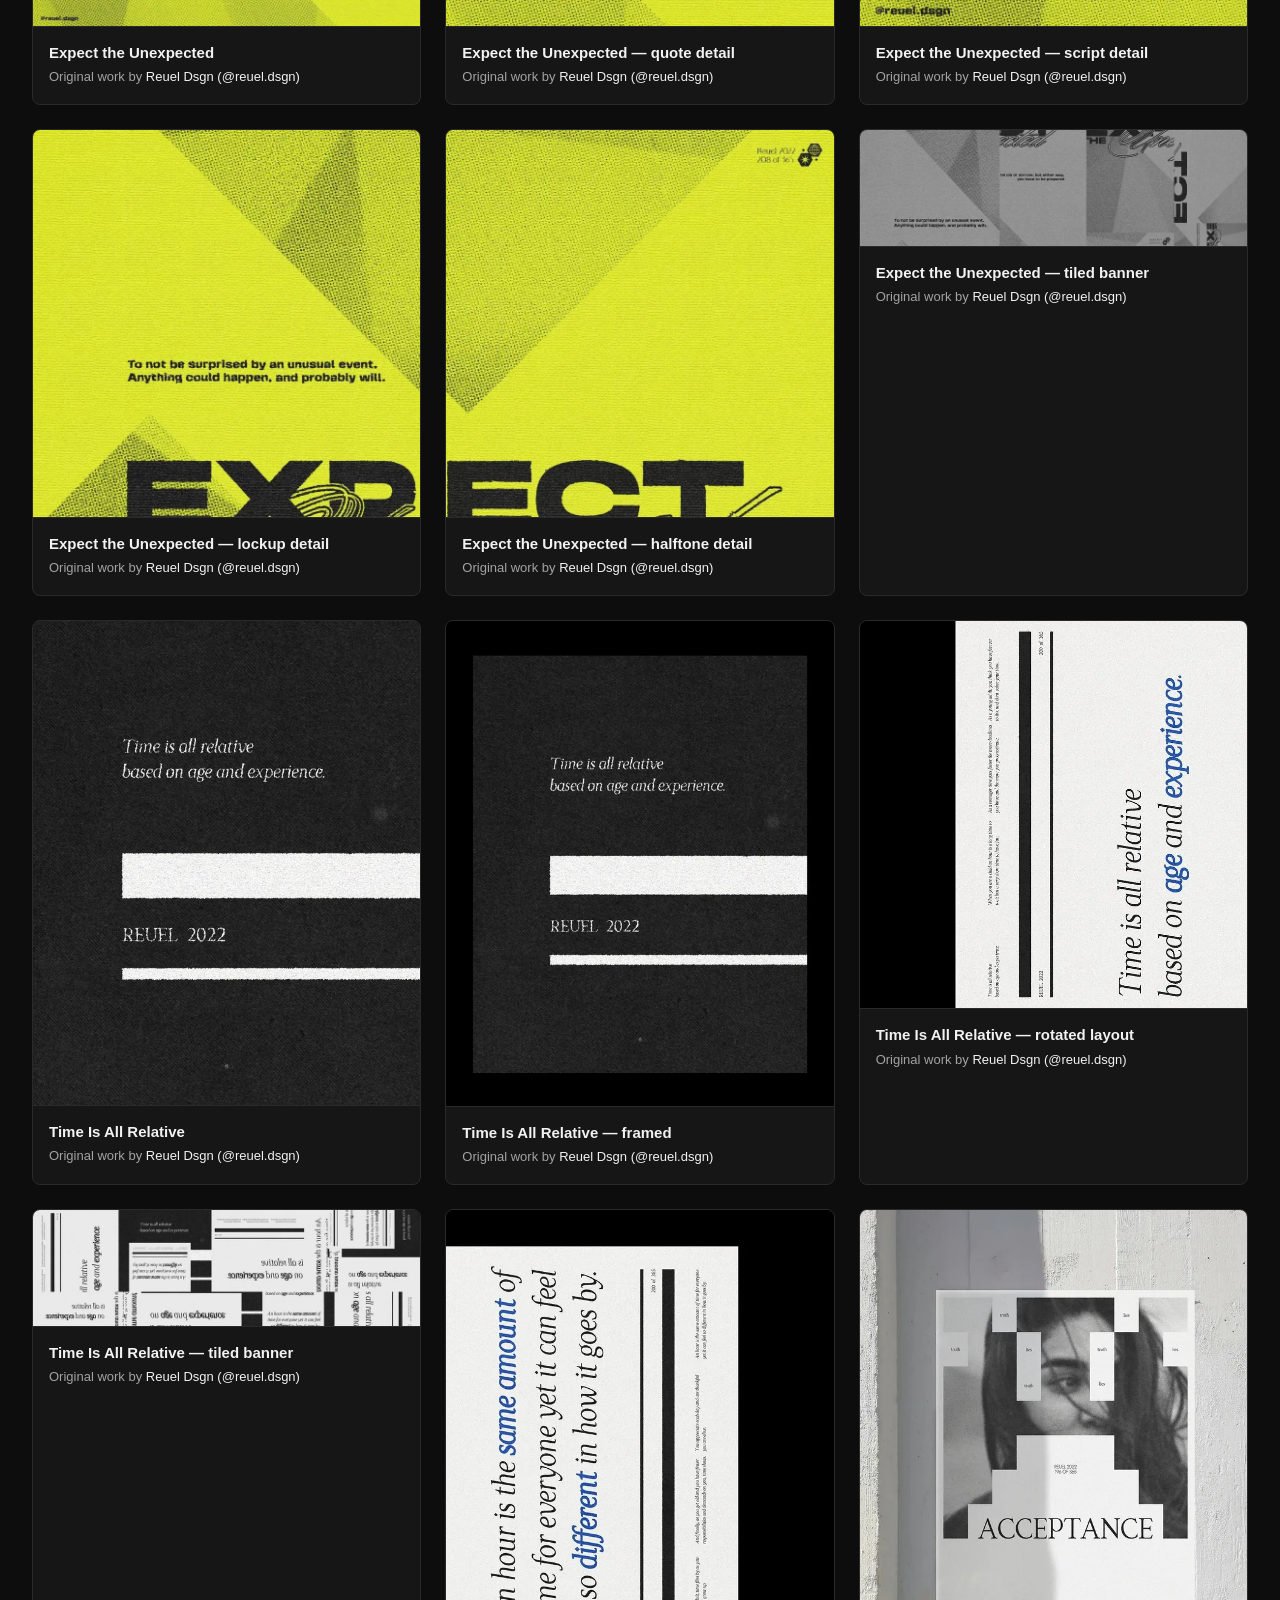
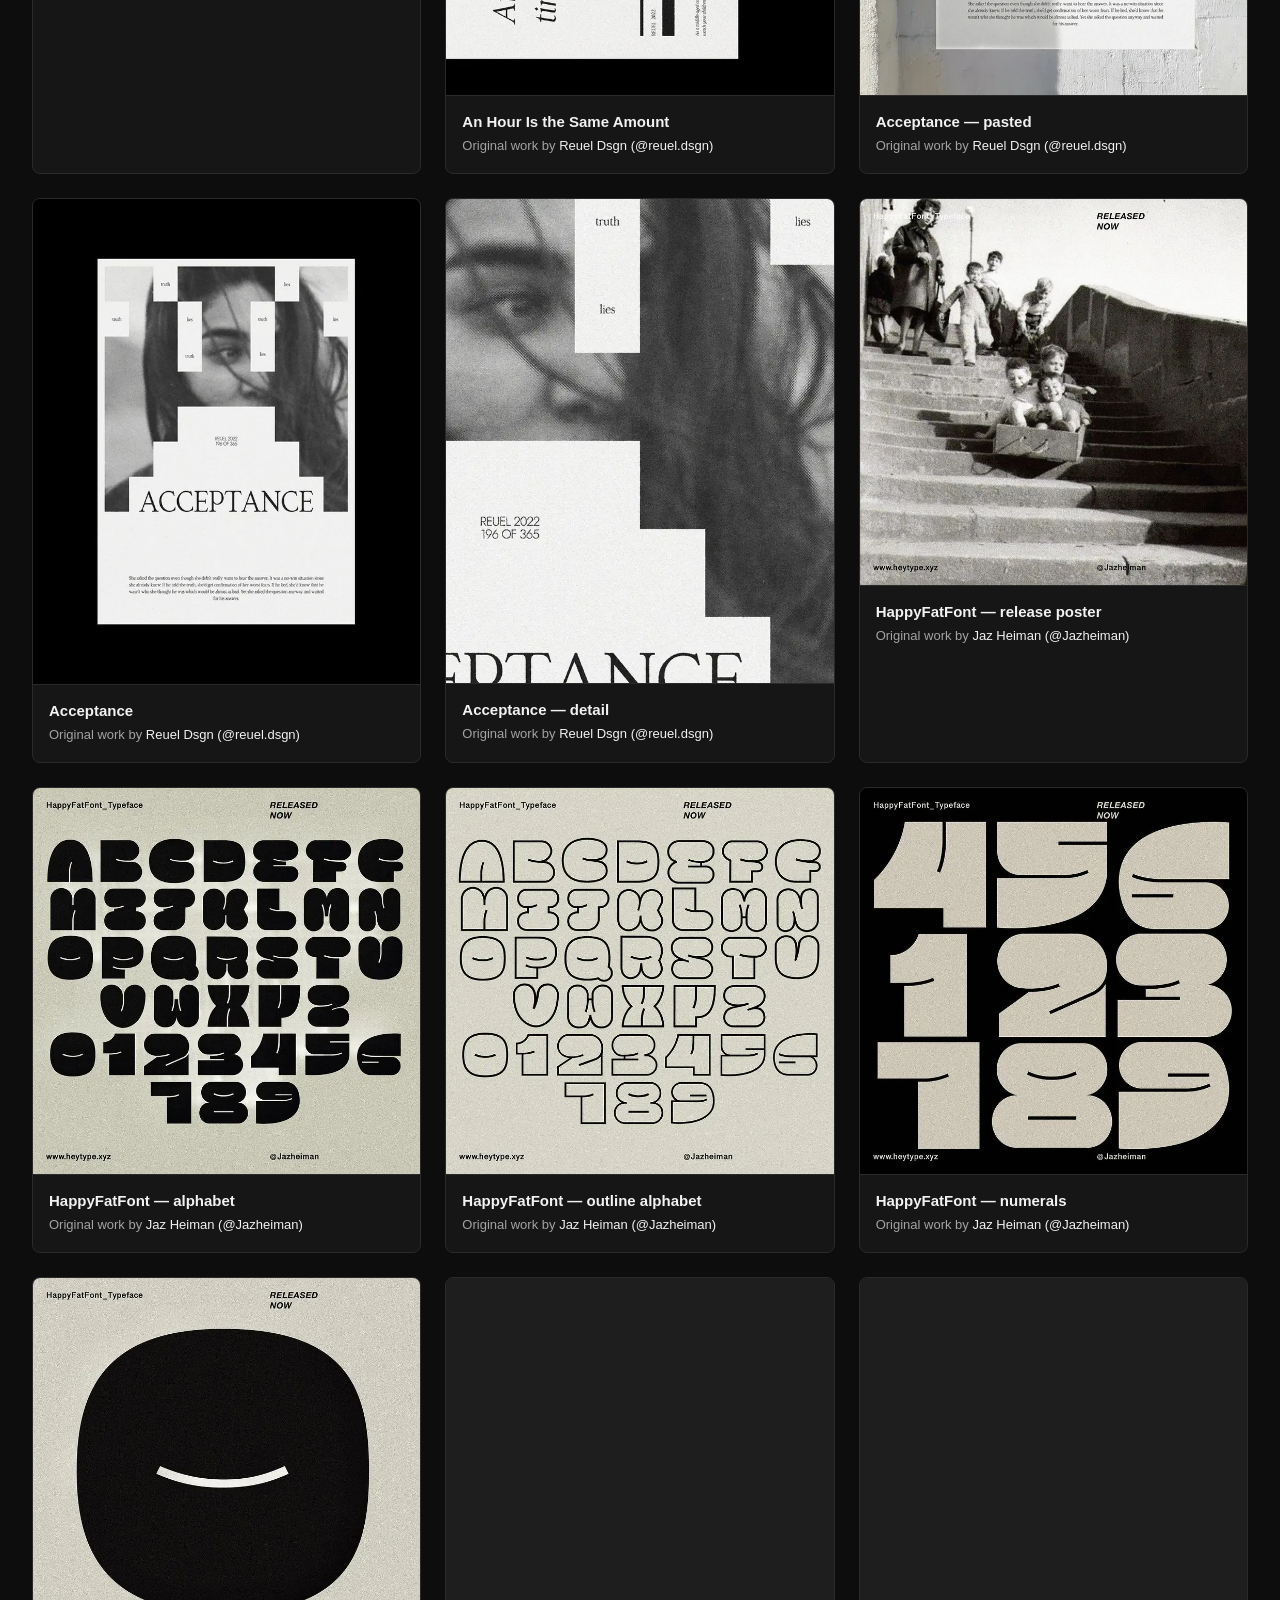
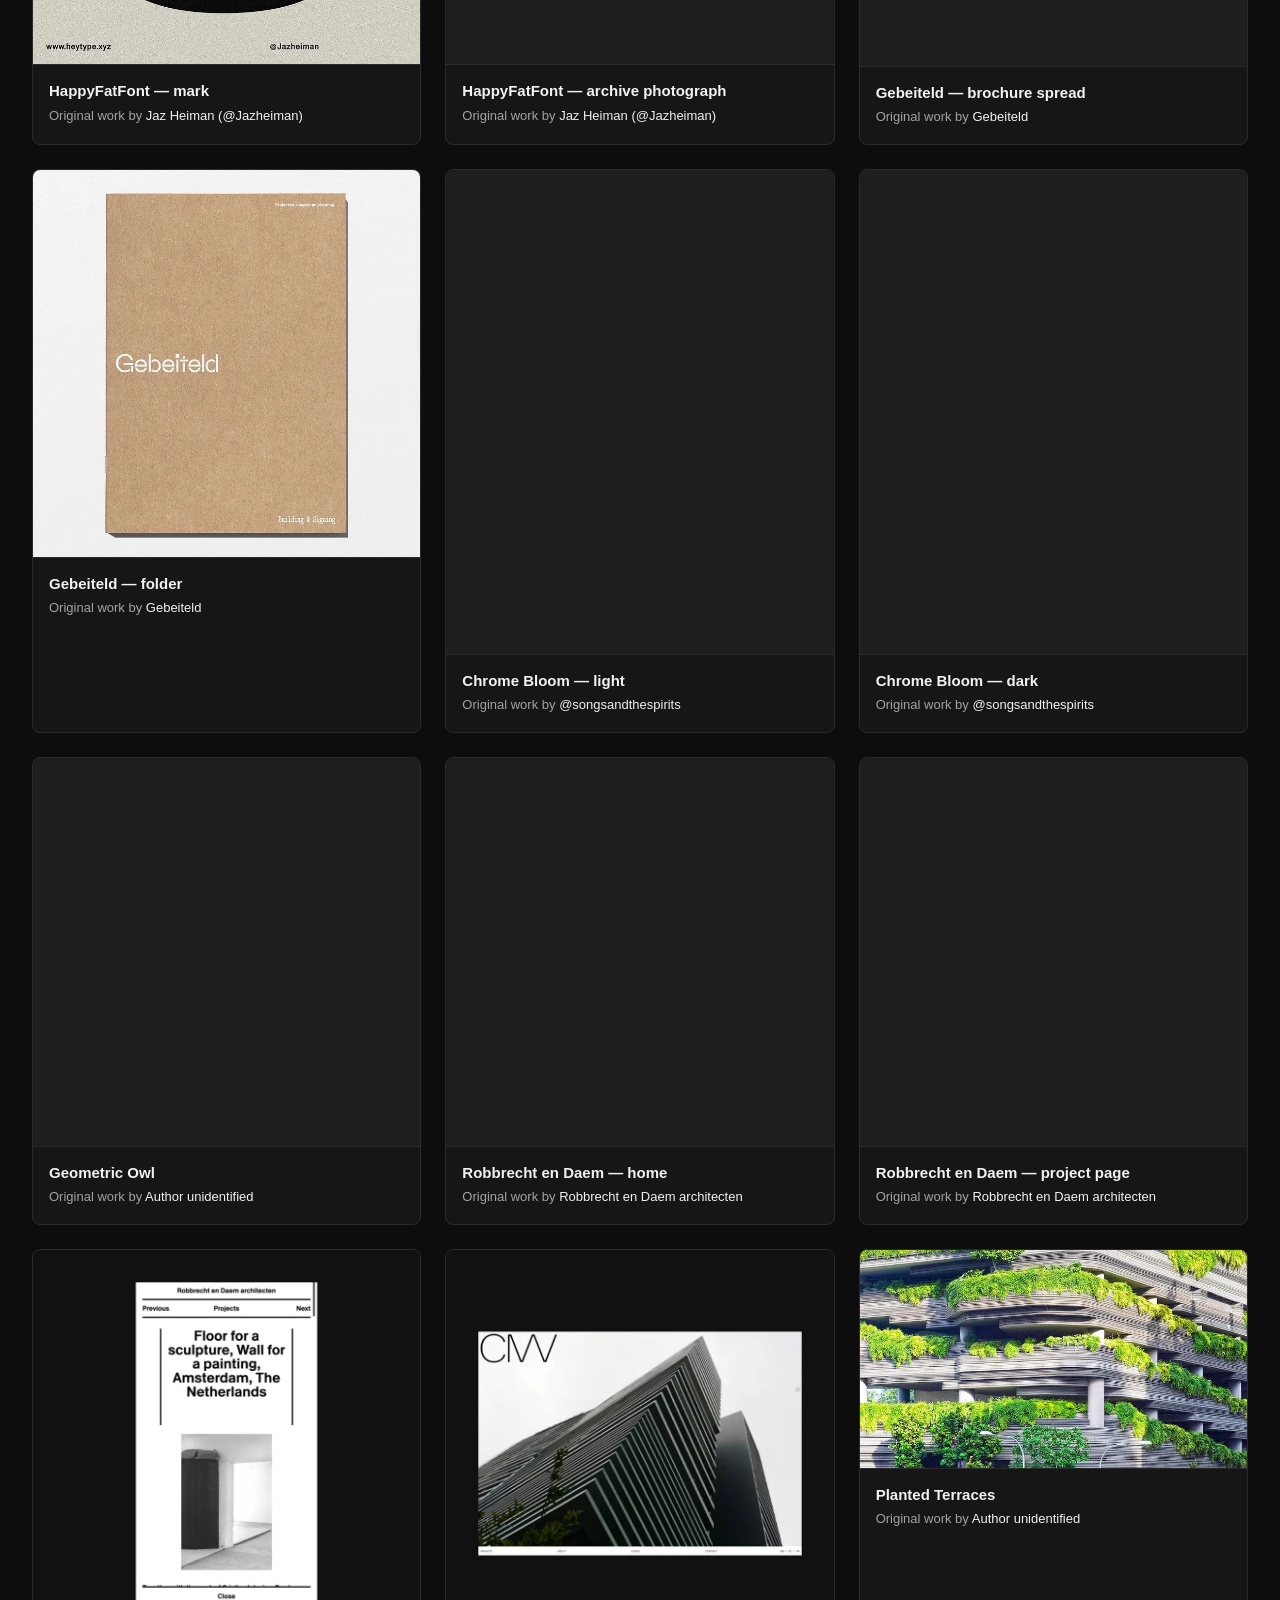
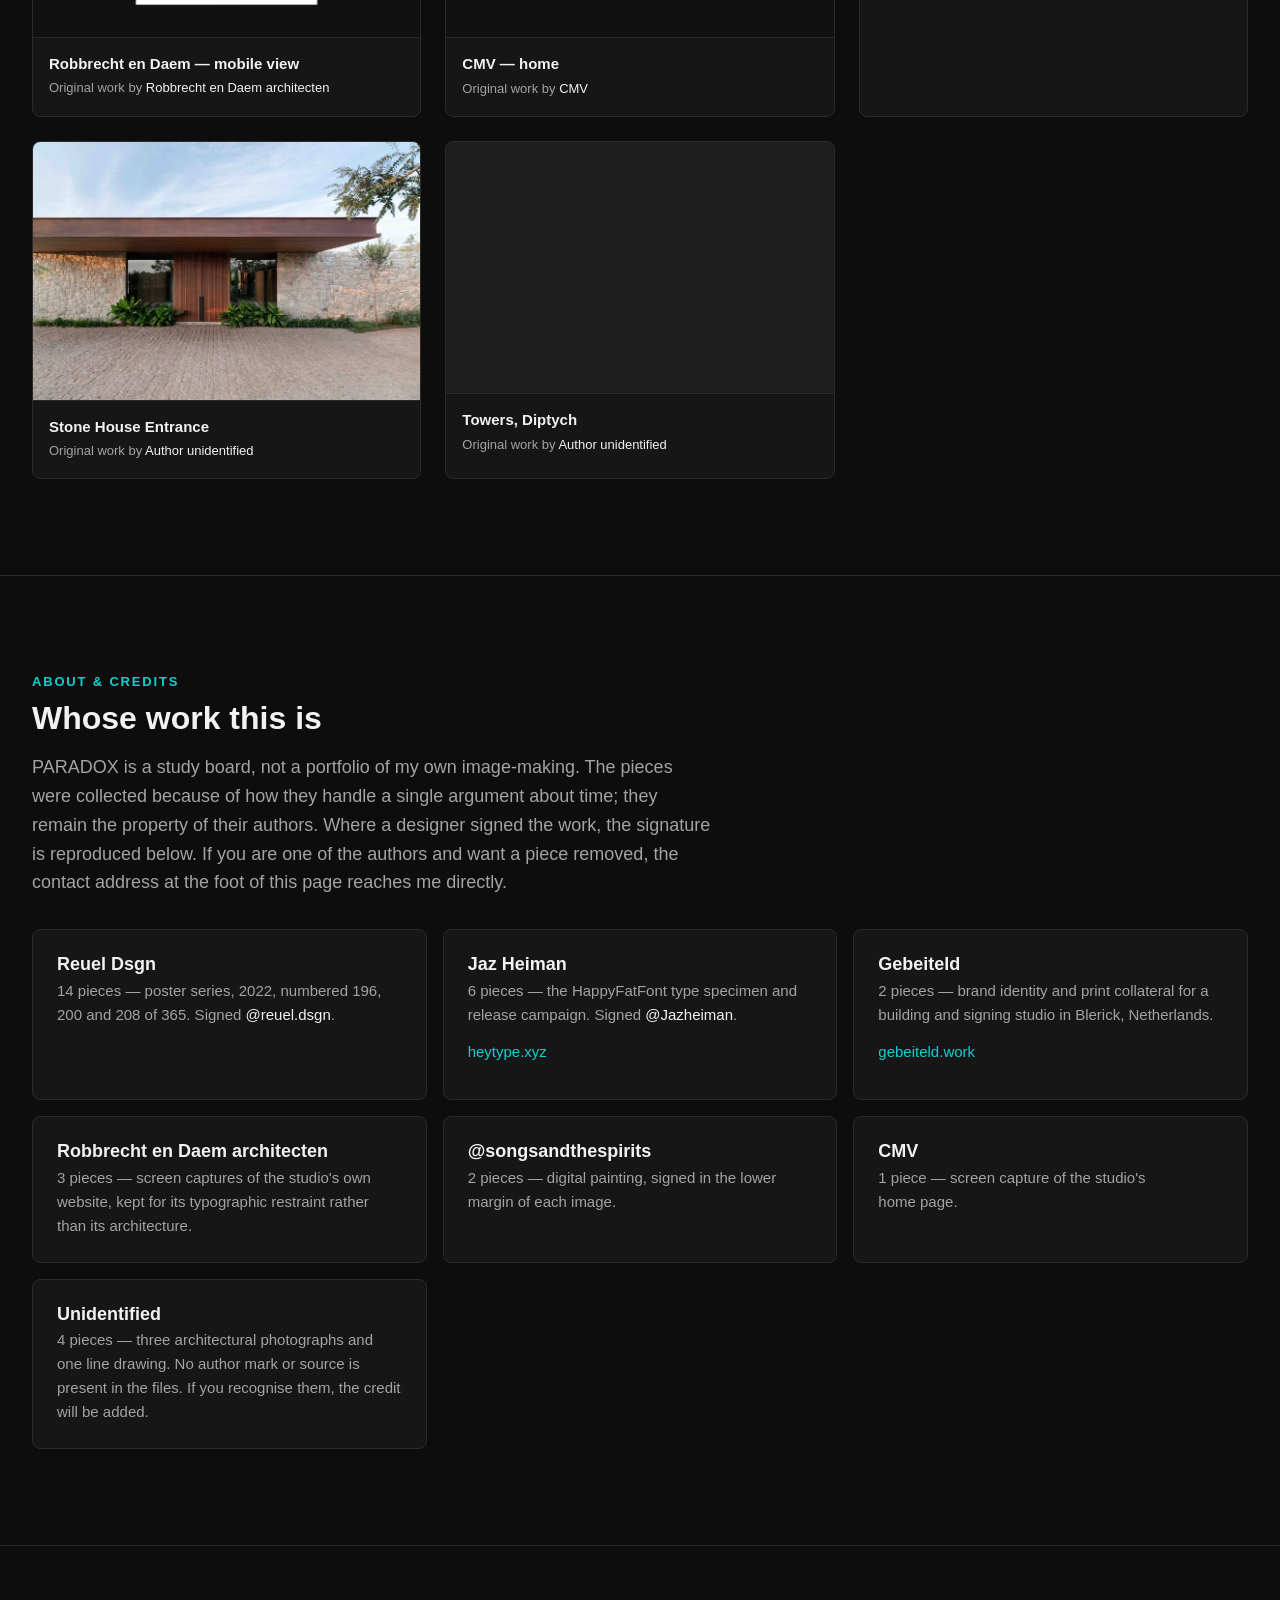
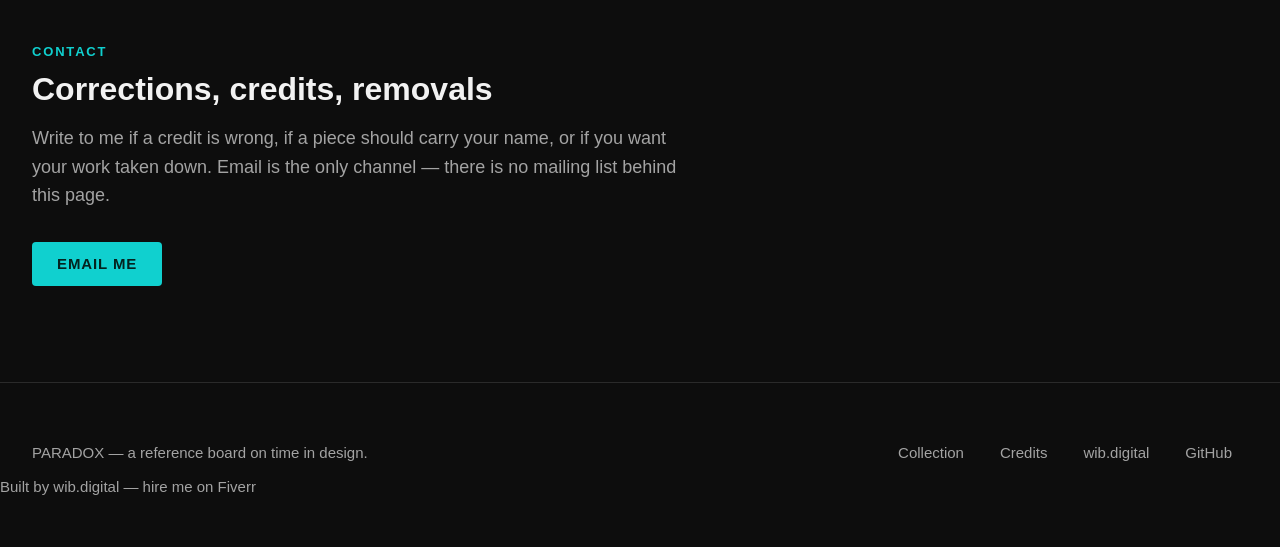
==== commit 20946b97: "Migrate hosting from Vercel to GitHub Pages Serve the site from pablowib.github.io/<repo>/ instead o" ====
--- a/index.html
+++ b/index.html
@@ -8,25 +8,27 @@
     <meta name="author" content="Pablo Nieto Pérez — wib.digital">
     <link rel="author" href="https://www.fiverr.com/pablonietop">
 
-    <title>PARADOX — A Curated Reference Board on Time in Design</title>
+    <title>WIB - Paradox Gallery</title>
+    <link rel="icon" href="favicon.ico" sizes="any">
+    <link rel="icon" type="image/svg+xml" href="favicon.svg">
+    <link rel="icon" type="image/png" href="favicon-96x96.png" sizes="96x96">
+    <link rel="apple-touch-icon" href="apple-touch-icon.png">
     <meta
       name="description"
       content="PARADOX collects 32 pieces of poster, typography and web design gathered around a single idea: time. Every piece is credited to the designer who made it."
     >
-    <link rel="canonical" href="https://paradoxgallery.wib.digital/">
+    <link rel="canonical" href="https://pablowib.github.io/Paradox-Image-Gallery/">
 
     <meta property="og:type" content="website">
-    <meta property="og:url" content="https://paradoxgallery.wib.digital/">
+    <meta property="og:url" content="https://pablowib.github.io/Paradox-Image-Gallery/">
     <meta property="og:title" content="PARADOX — A Curated Reference Board on Time in Design">
     <meta
       property="og:description"
       content="32 pieces of poster, typography and web design gathered around a single idea: time. Every piece credited to the designer who made it."
     >
-    <meta property="og:image" content="https://paradoxgallery.wib.digital/assets/img/og-cover.jpg">
+    <meta property="og:image" content="https://pablowib.github.io/Paradox-Image-Gallery/assets/img/og-cover.jpg">
     <meta name="twitter:card" content="summary_large_image">
 
-    <link rel="icon" type="image/png" sizes="32x32" href="assets/img/logo/favicon-32.png">
-    <link rel="apple-touch-icon" href="assets/img/logo/paradox-mark.png">
     <meta name="theme-color" content="#0d0d0d">
 
     <link
@@ -1040,5 +1042,5 @@
         <p class="lightbox__credit" data-lightbox-credit></p>
       </div>
     </div>
-  </body>
+</body>
 </html>
